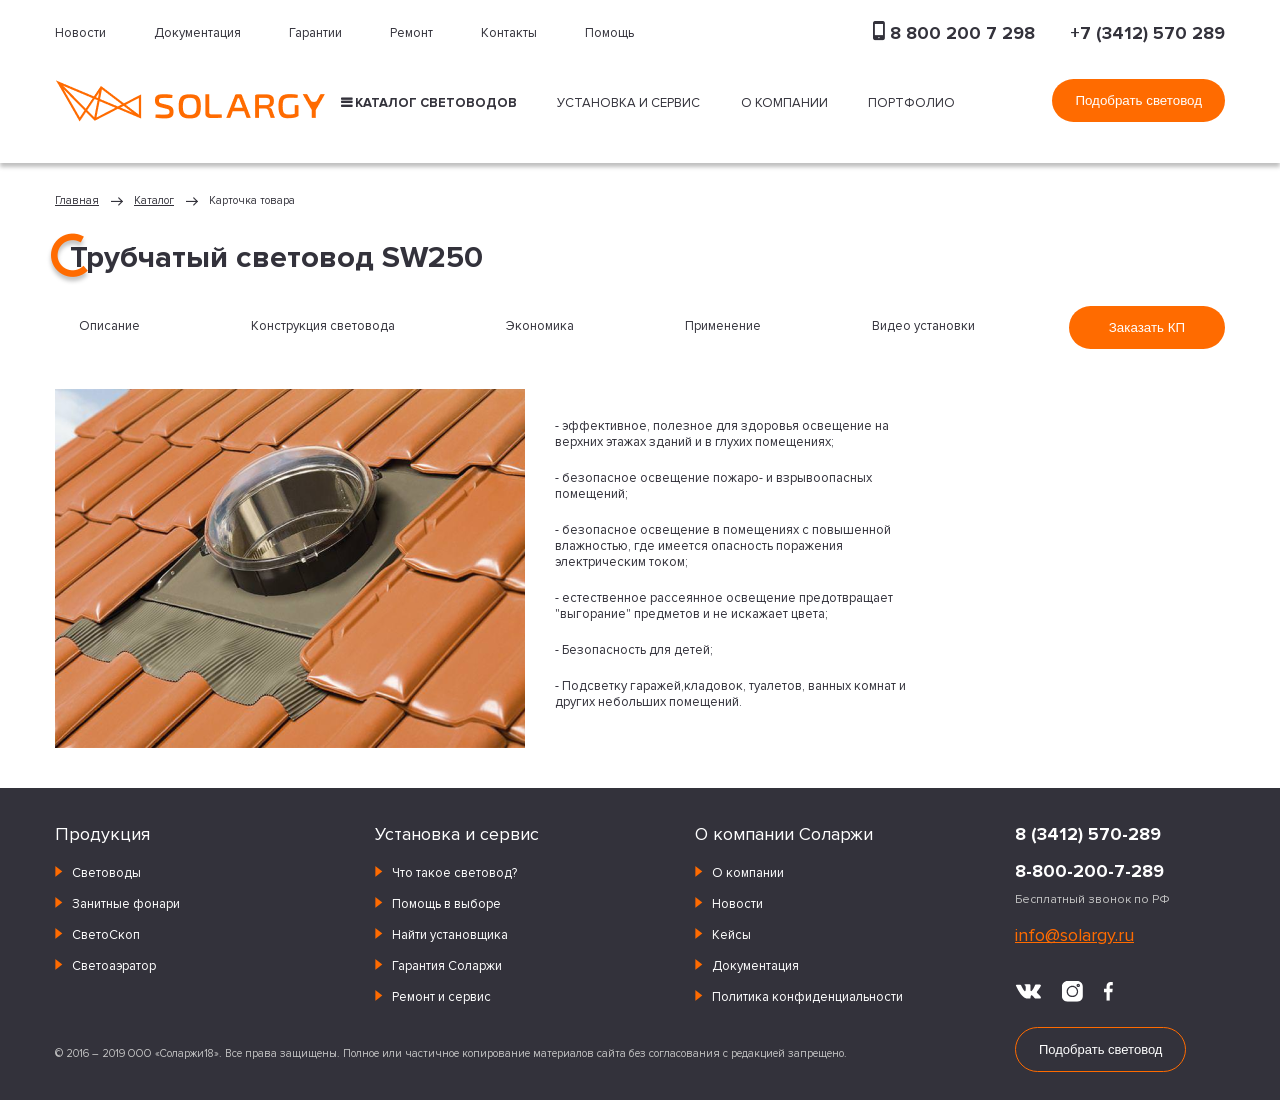
==== app/cartcatalog.html @ 589cf3d4 "начал делать карточку товара" ====
<!DOCTYPE html>
<html lang="en">
<head>
	<meta charset="UTF-8">
	<meta name="viewport" content="width=device-width, initial-scale=1.0">
	<title>cartcatalog</title>
	<link rel="stylesheet" href="css/fonts.css">
	<link rel="stylesheet" type="text/css" href="fonts/stylesheet.css">
	<link rel="stylesheet" href="css/slyle.css">
	
</head>
<body>

  <!--------- Header --------->

	<header>
		<div class="container">
			<div class="header">

				<div class="header__firstline">
					<ul>
						<li><a href="#">Новости</a></li>
						<li><a href="#">Документация</a></li>
						<li><a href="#">Гарантии</a></li>
						<li><a href="#">Ремонт</a></li>
						<li><a href="#">Контакты</a></li>
						<li><a href="#">Помощь</a></li>
					</ul>
					<div class="header-firstline__contacts">
						<a class="header-firstline-contacts__free" href="#">8 800 200 7 298</a>
						<a href="#">+7 (3412) 570 289</a>
					</div>
				</div>

				<div class="header__secondline">
					<div class="header-secondline__about">
						<img src="img/header/logo.png" alt="logo">
						<ul>
							<li><a class="header__catalog" href="#">КАТАЛОГ световодов</a></li>
							<li><a href="#">Установка и сервис</a></li>
							<li><a href="#">О компании</a></li>
							<li><a href="#">Портфолио</a></li>
						</ul>
					</div>	
					<button>Подобрать световод</button>
				</div>

			</div>
			<div class="header-mob">
				<div class="header-mob__burg-btn">
					<div class="header-mob__burg"></div>
				</div>
				<img src="img/header/mlogo.svg" alt="logo">
				<div class="header-mob__circle"></div>
				
			</div>
			<div class="header-mobmenu">
				<div class="header-wrapper">

					<div class="header-wrapper__inner show">
						<div class="header-wrapper__logo">
							<img src="img/header/mlogo.svg" alt="logo">
							<div class="header-wrapper__btn closewrap"></div>
						</div>	
						<div class="header-wrapper__items">
							<button class="catalog__btn">Каталог световодов</button>
							<a href="#">Установка и сервис</a>
							<a href="#">О компании</a>
							<a href="#">Портфолио</a>
							<a href="#">Новости</a>
							<a href="#">Документация</a>
							<a href="#">О Гарантии</a>
							<a href="#">Ремонт</a>
							<a href="#">Контакты</a>
							<a href="#">Помощь</a>
						</div>
					</div>

					<div class="header-wrapper__catalog">
						<div class="header-wrapper__back catalog__btn">
							<div class="header-wrapper-back__arrow"></div>
							<h5>Каталог световодов</h5>
						</div>	
							<div class="header-wrapper__items">
							<a href="#">Документация</a>
							<a href="#">О Гарантии</a>
							<a href="#">Ремонт</a>
							<a href="#">Контакты</a>
							<a href="#">Помощь</a>
						</div>
					</div>

					<div class="footer__item inheader">
						<h3>8 (3412) 570-289</h3>
						<h3>8-800-200-7-289</h3>
						<p>Бесплатный звонок по РФ</p>
						<a href="#">info@solargy.ru</a>
						<div class="footer-item__social">
							<object data="img/footer/vk.svg" type="image/svg+xml"></object>
							<object data="img/footer/inst.svg" type="image/svg+xml"></object>
							<object data="img/footer/fb.svg" type="image/svg+xml"></object>
						</div>
						<button>Подобрать световод</button>
					</div>

				</div>
			</div>	
			
		</div>
	</header>

	<!--------- Lighter --------->
	
	<div class="line-links">
    <div class="container">
      <div class="line-links__inner">
        <ul>
          <li><a href="#">Главная</a></li>
          <li><a href="#">Каталог</a></li>
          <li><a href="#">Карточка товара</a></li>
        </ul>
      </div>
    </div>
  </div>

  <section class="lighter">
    <div class="container">
      <div class="lighter__inner">
				<h1>Трубчатый световод SW250</h1>
				<div class="lighter__nav">
					<ul>
						<li><a href="#">Описание</a></li>
						<li><a href="#">Конструкция световода</a></li>
						<li><a href="#">Экономика</a></li>
						<li><a href="#">Применение</a></li>
						<li><a href="#">Видео установки</a></li>
					</ul>
					<button>Заказать КП</button>
				</div>
      </div>
    </div>
	</section>
	
	<!--------- Main --------->
  
	<main class="main">
		<div class="container">
			<div class="main__inner">
				<div class="main__left">
					<div class="info">
						<div class="object__items">
							<img src="img/info/1.png" alt="img">
							<div class="object-items__text">
								<p>- эффективное, полезное для здоровья освещение на верхних этажах зданий и в глухих помещениях;</p>
								<p>- безопасное освещение пожаро- и взрывоопасных помещений;</p>
								<p>- безопасное освещение в помещениях с повышенной влажностью, где имеется опасность поражения электрическим током;</p>
								<p>- естественное рассеянное освещение предотвращает "выгорание" предметов и не искажает цвета;</p>
								<p>- Безопасность для детей;</p>
								<p>- Подсветку гаражей,кладовок, туалетов, ванных комнат и других небольших помещений.</p>
							</div>
						</div>
					</div>
				</div>
				<div class="main__right">
				</div>
			</div>
		</div>
	</main>

  <!------- Footer ------->

  <footer>
    <div class="container">
      <div class="footer">
        <div class="footer__items">
          <div class="footer__item">
            <h4 class="footer__wrap">Продукция</h4>
            <ul>
              <li><a href="#">Световоды</a></li>
              <li><a href="#">Занитные фонари</a></li>
              <li><a href="#">СветоСкоп</a></li>
              <li><a href="#">Светоаэратор</a></li>
            </ul>
          </div>
          <div class="footer__item">
            <h4 class="footer__wrap">Установка и сервис</h4>
            <ul>
              <li><a href="#">Что такое световод?</a></li>
              <li><a href="#">Помощь в выборе</a></li>
              <li><a href="#">Найти установщика</a></li>
              <li><a href="#">Гарантия Соларжи</a></li>
              <li><a href="#">Ремонт и сервис</a></li>
            </ul>
          </div>
          <div class="footer__item">
            <h4 class="footer__wrap">О компании Соларжи</h4>
            <ul>
              <li><a href="#">О компании</a></li>
              <li><a href="#">Новости</a></li>
              <li><a href="#">Кейсы</a></li>
              <li><a href="#">Документация</a></li>
              <li><a href="#">Политика конфиденциальности</a></li>
            </ul>
          </div>
          <div class="footer__item">
            <h3>8 (3412) 570-289</h3>
            <h3>8-800-200-7-289</h3>
            <p>Бесплатный звонок по РФ</p>
            <a href="#">info@solargy.ru</a>
            <div class="footer-item__social">
              <object data="img/footer/vk.svg" type="image/svg+xml"></object>
              <object data="img/footer/inst.svg" type="image/svg+xml"></object>
              <object data="img/footer/fb.svg" type="image/svg+xml"></object>
            </div>
            <button>Подобрать световод</button>
          </div>
        </div>
        <p>© 2016 – 2019 ООО «Соларжи18». Все права защищены. Полное или частичное копирование материалов сайта без согласования с редакцией запрещено.</p>
      </div>
    </div>
  </footer>
  

  <script src="https://ajax.googleapis.com/ajax/libs/jquery/3.4.1/jquery.min.js"></script>		
	<script src="js/main.js"></script>
</body>
</html>
---- app/css/fonts.css ----
@font-face {
  font-family: 'icomoon';
  src:  url('../fonts/icomoon.eot?lyb5v9');
  src:  url('../fonts/icomoon.eot?lyb5v9#iefix') format('embedded-opentype'),
    url('../fonts/icomoon.ttf?lyb5v9') format('truetype'),
    url('../fonts/icomoon.woff?lyb5v9') format('woff'),
    url('../fonts/icomoon.svg?lyb5v9#icomoon') format('svg');
  font-weight: normal;
  font-style: normal;
  font-display: block;
}

[class^="icon-"], [class*=" icon-"] {
  /* use !important to prevent issues with browser extensions that change fonts */
  font-family: 'icomoon' !important;
  speak: none;
  font-style: normal;
  font-weight: normal;
  font-variant: normal;
  text-transform: none;
  line-height: 1;

  /* Better Font Rendering =========== */
  -webkit-font-smoothing: antialiased;
  -moz-osx-font-smoothing: grayscale;
}

.icon-picture_as_pdf:before {
  content: "\e904";
}
.icon-Arrow:before {
  content: "\e900";
}
.icon-c:before {
  content: "\e901";
  color: #ff6b00;
}
.icon-calend:before {
  content: "\e902";
  color: #c4c4c4;
}
.icon-Polygon:before {
  content: "\e903";
  color: #ff6b00;
}
.icon-bars:before {
  content: "\f0c9";
}
.icon-navicon:before {
  content: "\f0c9";
}
.icon-reorder:before {
  content: "\f0c9";
}
.icon-menu:before {
  content: "\e9bd";
}
.icon-mobile:before {
  content: "\e958";
}
.icon-menu:before {
  content: "\e9bd";
}
---- app/fonts/stylesheet.css ----
@font-face {
	font-family: 'Proxima Nova';
	src: url('ProximaNova-Regular.eot');
	src: local('ProximaNova-Regular'),
		url('ProximaNova-Regular.eot?#iefix') format('embedded-opentype'),
		url('ProximaNova-Regular.woff') format('woff'),
		url('ProximaNova-Regular.ttf') format('truetype');
	font-weight: 300;
	font-style: normal;
}
@font-face {
	font-family: 'Proxima Nova';
	src: url('ProximaNova-RegularIt.eot');
	src: local('ProximaNova-RegularIt'),
		url('ProximaNova-RegularIt.eot?#iefix') format('embedded-opentype'),
		url('ProximaNova-RegularIt.woff') format('woff'),
		url('ProximaNova-RegularIt.ttf') format('truetype');
	font-weight: 300;
	font-style: italic;
}

@font-face {
	font-family: 'Proxima Nova';
	src: url('ProximaNova-Semibold.eot');
	src: local('ProximaNova-Semibold'),
		url('ProximaNova-Semibold.eot?#iefix') format('embedded-opentype'),
		url('ProximaNova-Semibold.woff') format('woff'),
		url('ProximaNova-Semibold.ttf') format('truetype');
	font-weight: 500;
	font-style: normal;
}
@font-face {
	font-family: 'Proxima Nova';
	src: url('ProximaNova-SemiboldIt.eot');
	src: local('ProximaNova-SemiboldIt'),
		url('ProximaNova-SemiboldIt.eot?#iefix') format('embedded-opentype'),
		url('ProximaNova-SemiboldIt.woff') format('woff'),
		url('ProximaNova-SemiboldIt.ttf') format('truetype');
	font-weight: 500;
	font-style: italic;
}

@font-face {
	font-family: 'Proxima Nova';
	src: url('ProximaNova-Bold.eot');
	src: local('ProximaNova-Bold'),
		url('ProximaNova-Bold.eot?#iefix') format('embedded-opentype'),
		url('ProximaNova-Bold.woff') format('woff'),
		url('ProximaNova-Bold.ttf') format('truetype');
	font-weight: 700;
	font-style: normal;
}
@font-face {
	font-family: 'Proxima Nova';
	src: url('ProximaNova-BoldIt.eot');
	src: local('ProximaNova-BoldIt'),
		url('ProximaNova-BoldIt.eot?#iefix') format('embedded-opentype'),
		url('ProximaNova-BoldIt.woff') format('woff'),
		url('ProximaNova-BoldIt.ttf') format('truetype');
	font-weight: 700;
	font-style: italic;
}

@font-face {
	font-family: 'Proxima Nova';
	src: url('ProximaNova-Extrabld.eot');
	src: local('ProximaNova-Extrabld'),
		url('ProximaNova-Extrabld.eot?#iefix') format('embedded-opentype'),
		url('ProximaNova-Extrabld.woff') format('woff'),
		url('ProximaNova-Extrabld.ttf') format('truetype');
	font-weight: 900;
	font-style: normal;
}
@font-face {
	font-family: 'Proxima Nova';
	src: url('ProximaNova-ExtrabldIt.eot');
	src: local('ProximaNova-ExtrabldIt'),
		url('ProximaNova-ExtrabldIt.eot?#iefix') format('embedded-opentype'),
		url('ProximaNova-ExtrabldIt.woff') format('woff'),
		url('ProximaNova-ExtrabldIt.ttf') format('truetype');
	font-weight: 900;
	font-style: italic;
}
---- app/css/slyle.css ----
:root {
  box-sizing: border-box;
}

*,
::before,
::after {
  box-sizing: inherit;
  padding: 0;
}

h1, h2, h3, h4, h5, h6 {
  padding: 0;
  margin: 0;
  font-family: "Proxima Nova";
}

h1 {
  font-size: 31px;
  font-weight: 700;
  position: relative;
}

h1:before {
  content: '\e901';
  font-family: 'icomoon';
  color: #FF6B00;
  font-size: 58px;
  position: absolute;
  left: -28px;
  top: -6px;
  text-shadow: 0px 4px 4px rgba(0, 0, 0, 0.25);
}

h2 {
  font-size: 27px;
  font-weight: 500;
  position: relative;
}

h2:before {
  content: '';
  position: absolute;
  left: 0;
  top: 35px;
  height: 4px;
  width: 60px;
  background-color: #FF6B00;
}

h3 {
  font-size: 21px;
}

h4 {
  font-size: 18px;
  font-weight: 300;
}

p {
  padding: 0;
  margin: 0;
  font-family: "Proxima Nova";
  font-size: 13px;
}

a {
  padding: 0;
  margin: 0;
  color: #33323B;
  text-transform: uppercase;
  text-decoration: none;
  font-family: "Proxima Nova";
  transition: 0.2s linear;
  font-size: 13px;
}

a:hover {
  color: #FF6B00;
}

body {
  font-family: "Proxima Nova";
  color: #33323B;
  font-size: 12px;
  font-weight: 300;
  margin: 0;
  -webkit-backface-visibility: hidden;
  -webkit-tap-highlight-color: rgba(0, 0, 0, 0);
  -webkit-tap-highlight-color: transparent;
}

header {
  box-shadow: 0px 4px 4px rgba(0, 0, 0, 0.25);
  margin-bottom: 5px;
}

button {
  padding: 14px 23px;
  background-color: #FF6B00;
  border-radius: 50px;
  border: none;
  color: #ffffff;
  cursor: pointer;
  transition: 0.2s linear;
  outline: none;
}

input {
  outline: none;
}

select {
  outline: none;
}

.container {
  max-width: 1190px;
  width: 100%;
  margin: 0 auto;
  padding: 0 10px;
}

.grey {
  background-color: #C4C4C4;
}

.circle {
  min-width: 58px;
  min-height: 58px;
  width: 58px;
  height: 58px;
  border: 1px solid #C4C4C4;
  border-radius: 50%;
  margin-left: 20px;
  color: #C4C4C4;
  position: relative;
}

.circle:before {
  position: absolute;
  content: "\e900";
  font-family: 'icomoon';
  left: 35%;
  top: 40%;
}

.fixed {
  overflow: hidden;
}

@media (max-width: 1020px) {
  h1 {
    font-size: 23px;
  }
  h1:before {
    font-size: 40px;
    position: absolute;
    left: -18px;
    top: -4px;
  }
  h2 {
    font-size: 20px;
    line-height: 35px;
  }
  h2:before {
    height: 3px;
    top: 30px;
  }
  .container {
    padding: 0 20px;
  }
}

.header {
  padding: 13px 0 40px 0;
}

.header__firstline {
  display: flex;
  justify-content: space-between;
  align-items: center;
  margin-bottom: 25px;
}

.header__firstline ul {
  display: flex;
  list-style-type: none;
}

.header__firstline ul a {
  text-transform: none;
  margin-right: 48px;
}

.header-firstline__contacts {
  display: flex;
}

.header-firstline__contacts a {
  margin-left: 35px;
  font-size: 18px;
  font-weight: 700;
  position: relative;
}

.header-firstline-contacts__free:before {
  content: "\e958";
  font-family: 'icomoon';
  position: absolute;
  left: -20px;
}

.header__secondline {
  display: flex;
  align-items: center;
}

.header__secondline button {
  margin-left: auto;
  white-space: nowrap;
}

.header-secondline__about {
  display: flex;
  align-items: center;
  width: 100%;
  max-width: 900px;
  margin-right: 5px;
}

.header-secondline__about ul {
  display: flex;
  justify-content: space-between;
  list-style-type: none;
  margin-left: 30px;
  padding-top: 5px;
  width: 100%;
}

.header-secondline__about ul li {
  margin-right: 10px;
  display: flex;
  align-items: center;
}

.header-secondline__about ul li:last-child {
  margin-right: 0px;
}

.header__catalog {
  font-weight: 700;
  position: relative;
}

.header__catalog:before {
  content: "\f0c9";
  font-family: 'icomoon';
  position: absolute;
  left: -14px;
  top: 1px;
}

.header-mob {
  display: none;
  align-items: center;
  justify-content: space-between;
  height: 60px;
  box-shadow: 0px 4px 4px rgba(0, 0, 0, 0.25);
  margin: 0 -20px;
  padding: 0 20px;
}

.header-mob__burg-btn {
  padding: 10px 0;
  cursor: pointer;
}

.header-mob__burg {
  position: relative;
  width: 25px;
  height: 4px;
  background-color: #33323B;
  cursor: pointer;
  transition: background-color 0.2s ease-in;
}

.header-mob__burg:before {
  position: absolute;
  left: 0;
  top: -8px;
  content: ' ';
  display: block;
  width: 25px;
  height: 4px;
  background-color: #33323B;
  transition: transform 0.2s ease-in, top 0.2s linear 0.2s;
}

.header-mob__burg:after {
  position: absolute;
  left: 0;
  top: 8px;
  content: ' ';
  display: block;
  width: 25px;
  height: 4px;
  background-color: #33323B;
  transition: transform 0.2s ease-in, top 0.2s linear 0.2s;
}

.header-mob__burg.activeburg {
  background-color: transparent;
}

.header-mob__burg.activeburg:before {
  transform: rotate(45deg);
  top: 0;
  transition: top 0.2s linear, transform 0.2s ease-in 0.2s;
}

.header-mob__burg.activeburg:after {
  transform: rotate(-45deg);
  top: 0;
  transition: top 0.2s linear, transform 0.2s ease-in 0.2s;
}

.header-mobmenu {
  position: absolute;
  top: 0;
  left: 0;
  width: 100%;
  min-height: 750px;
  height: 100vh;
  z-index: 2;
  transform: translateX(-100%);
  transition: 0.8s linear;
  transition-delay: 0.3s;
  background-color: transparent;
}

.header-mobmenu.activewrap {
  transform: translateX(0%);
}

.header-wrapper {
  width: 90%;
  padding: 10px 20px 30px 20px;
  background-color: #33323B;
  height: 100vh;
  display: flex;
  flex-direction: column;
  justify-content: space-between;
}

.header-wrapper__items {
  display: flex;
  flex-direction: column;
}

.header-wrapper__items a {
  color: #fff;
  padding: 10px 0;
  border-bottom: 1px solid #C4C4C4;
}

.header-wrapper__items button {
  padding: 10px 0;
  border-bottom: 1px solid #C4C4C4;
  border-radius: 0;
  text-align: left;
  background-color: transparent;
  text-transform: uppercase;
  position: relative;
}

.header-wrapper__items button:after {
  content: '\e900';
  font-family: 'icomoon';
  color: #FF6B00;
  position: absolute;
  right: 0;
}

.header-wrapper.activewrap {
  transform: translateX(0%);
}

.header-wrapper__inner {
  display: none;
  width: 100%;
}

.header-wrapper__btn {
  position: relative;
  opacity: 1;
  transition: 0.4s ease-in-out;
  cursor: pointer;
  border: 1px solid #C4C4C4;
  width: 40px;
  height: 40px;
  border-radius: 50%;
}

.header-wrapper__btn:before {
  width: 20px;
  height: 2px;
  background-color: #C4C4C4;
  position: absolute;
  top: 18px;
  left: 9px;
  display: block;
  content: '';
  transform: rotate(45deg);
  transition: 0.4s ease-in-out;
}

.header-wrapper__btn:after {
  width: 20px;
  height: 2px;
  background-color: #C4C4C4;
  position: absolute;
  top: 18px;
  left: 9px;
  display: block;
  content: '';
  transform: rotate(-45deg);
  transition: 0.4s ease-in-out;
}

.header-wrapper__btn.closewrap {
  opacity: 0;
}

.header-wrapper__btn.closewrap:before {
  transform: rotate(0deg);
}

.header-wrapper__btn.closewrap:after {
  transform: rotate(0deg);
}

.header-wrapper__logo {
  display: flex;
  justify-content: space-between;
  margin-bottom: 35px;
}

.header-wrapper__catalog {
  display: none;
  width: 100%;
}

.header-wrapper__catalog .header-wrapper-back__arrow {
  margin-top: 5px;
  position: relative;
  opacity: 1;
  transition: 0.4s ease-in-out;
  cursor: pointer;
  border: 1px solid #C4C4C4;
  width: 40px;
  height: 40px;
  border-radius: 50%;
}

.header-wrapper__catalog .header-wrapper-back__arrow:before {
  content: '\e900';
  font-family: 'icomoon';
  color: #fff;
  transform: rotate(180deg);
  position: absolute;
  left: 10px;
  top: 13px;
}

.show {
  display: block;
}

.header-wrapper__back {
  margin-top: 5px;
  display: flex;
  align-items: center;
  margin-bottom: 35px;
  cursor: pointer;
}

.header-wrapper__back h5 {
  padding-top: 5px;
  color: #fff;
  margin-left: 20px;
  font-size: 13px;
  text-transform: uppercase;
}

.footer__item.inheader {
  padding-top: 20px;
}

@media (max-width: 1020px) {
  .header {
    display: none;
  }
  .header-mob {
    display: flex;
  }
}

.intro {
  background-color: #F4F3F3;
}

.intro__inner {
  display: flex;
  flex-direction: column;
  align-items: center;
}

.intro__inner h1 {
  margin-top: 60px;
  position: relative;
}

.intro__inner h1 object {
  position: absolute;
  left: -18px;
  top: -3px;
}

.intro-inner__buttons {
  display: flex;
  justify-content: space-between;
  width: 100%;
  max-width: 760px;
  margin-top: 60px;
}

.intro-inner__buttons button {
  padding: 18px 70px;
  font-size: 20px;
  width: 100%;
  max-width: 270px;
}

.intro__home {
  width: 100%;
  height: 750px;
  margin-top: 135px;
  background-image: url(../img/intro/home.png);
  background-size: cover;
  background-position: center;
}

@media (max-width: 1020px) {
  .intro__home {
    display: none;
  }
  .intro__inner {
    padding-bottom: 70px;
  }
  .intro__inner h1 {
    margin-top: 34px;
  }
  .intro-inner__buttons {
    margin-top: 40px;
    flex-wrap: wrap;
  }
  .intro-inner__buttons button {
    padding: 8px 11px;
  }
}

@media (max-width: 590px) {
  .intro-inner__buttons {
    min-width: auto;
    justify-content: center;
  }
  .intro-inner__buttons button {
    margin-bottom: 20px;
  }
  .intro__inner {
    padding-bottom: 50px;
  }
}

.projects {
  width: 100%;
  background-image: url(../img/realised-projects/bg.png);
  background-size: cover;
  background-position: top;
}

.projects__inner {
  padding-top: 50px;
  padding-bottom: 100px;
}

.projects__inner h2 {
  color: #ffffff;
}

.projects__inner h2:before {
  background-color: #fff;
}

.projects-inner__header {
  display: flex;
  align-items: center;
}

.projects-inner-header.circle {
  border: 1px solid #ffffff;
  color: #ffffff;
}

.project-inner__items {
  display: flex;
  height: 408px;
  margin: 50px -15px 0 -15px;
}

.project-inner__item {
  background-color: #fff;
  height: 100%;
  width: 100%;
  max-width: 270px;
  box-shadow: 0px 0px 15px rgba(51, 50, 59, 0.2);
  border-radius: 20px;
  margin: 0 15px;
}

.project-inner__item img {
  width: 101%;
  border-radius: 20px;
  height: auto;
  margin: -1px;
}

.project-inner__item h4 {
  margin: 15px 16px 0 16px;
}

.project-inner__item p {
  margin: 18px 16px 0 16px;
}

@media (max-width: 1020px) {
  .project-inner__items {
    display: flex;
    height: 312px;
    margin: 50px -7px 0 -7px;
    overflow: auto;
    -ms-overflow-style: none;
    scrollbar-width: none;
  }
  .project-inner__items::-webkit-scrollbar {
    width: 0;
    height: 0;
  }
  .project-inner__item {
    margin: 0 7px;
    min-width: 210px;
  }
  .project-inner__item h4 {
    font-size: 14px;
    margin: 7px 8px 0 8px;
  }
  .project-inner__item p {
    font-size: 11px;
    margin: 7px 8px 0 8px;
  }
}

.pluses__inner {
  padding: 130px 0 160px 0;
}

.pluses-inner__head {
  display: flex;
  align-items: center;
  margin-bottom: 60px;
  justify-content: space-between;
  width: 100%;
  max-width: 800px;
}

.pluses-inner__head button {
  background-color: transparent;
  color: #33323B;
  font-size: 13px;
  border: 1px solid #FF6B00;
  padding: 15px 30px;
}

.pluses-inner__items {
  display: grid;
  grid-template-columns: repeat(auto-fill, minmax(300px, 1fr));
  grid-template-rows: 70px 70px;
  grid-gap: 50px 30px;
}

.pluses-inner__item {
  display: flex;
  align-items: center;
}

.pluses-inner-item__icon {
  min-width: 80px;
  max-height: 100%;
  margin-right: 20px;
}

.pluses-inner-item__icon object {
  max-width: 100%;
  max-height: 100%;
}

@media (max-width: 1020px) {
  .pluses__inner {
    padding: 20px 0 40px 0;
  }
  .pluses-inner__head {
    flex-wrap: wrap;
  }
  .pluses-inner__head h2 {
    margin-top: 30px;
  }
  .pluses-inner__head button {
    margin-top: 30px;
    padding: 10px 30px;
  }
  .pluses-inner__items {
    grid-gap: 30px 30px;
    grid-template-columns: repeat(auto-fill, minmax(250px, 1fr));
  }
  .pluses-inner__item h4 {
    font-size: 16px;
  }
}

@media (max-width: 590px) {
  .pluses-inner__head button {
    width: 100%;
    max-width: 300px;
  }
}

.news__inner {
  margin-bottom: 120px;
}

.news-inner__head {
  display: flex;
  align-items: center;
  margin-bottom: 45px;
}

.news-inner-head.circle {
  margin-left: 30px;
}

.news-inner__items {
  display: flex;
  margin: 0 -7px;
}

.news-inner__item {
  max-width: 300px;
  min-height: 178px;
  border-radius: 20px;
  padding: 20px 15px 17px 15px;
  transition: 0.2s linear;
  cursor: pointer;
  margin: 0 7px;
}

.news-inner__item h5 {
  font-size: 13px;
  color: #C4C4C4;
  margin-bottom: 30px;
  transition: 0.2s linear;
}

.news-inner__item h5:before {
  content: "\e902";
  font-family: 'icomoon';
  margin-right: 3px;
}

.news-inner__item p {
  font-size: 16px;
}

.news-inner__item:hover {
  background-color: #FF6B00;
  color: #ffffff;
}

.news-inner__item:hover h5 {
  color: #ffffff;
}

@media (max-width: 1020px) {
  .news-inner__items {
    overflow: auto;
    -ms-overflow-style: none;
    scrollbar-width: none;
  }
  .news-inner__items::-webkit-scrollbar {
    width: 0;
    height: 0;
  }
  .news-inner__item {
    min-width: 210px;
  }
}

.selection__inner {
  margin-bottom: 75px;
}

.selection__calc {
  display: flex;
  padding: 40px;
  margin-top: 50px;
  max-width: 600px;
  min-height: 600px;
  box-shadow: 0px 0px 10px #FF6B00;
  border: 3px solid #FF6B00;
  border-radius: 20px;
  transition: 0.4s linear;
}

.selection-calc__form {
  width: 100%;
  max-width: 500px;
  display: grid;
  grid-template-columns: repeat(2, 250px);
  grid-template-rows: repeat(7, 60px);
}

.selection-calc-form__item {
  display: flex;
  align-items: center;
}

.selection-calc-form__item p {
  font-size: 15px;
}

.selection-calc-form__item select {
  padding: 10px 18px;
  border-radius: 30px;
  border: 1px solid #C4C4C4;
  width: 100%;
}

.selection-calc-form__btn {
  display: flex;
  align-items: flex-end;
}

.selection-calc-form__btn button {
  width: 100%;
  background-color: transparent;
  border: 1px solid #FF6B00;
  color: #33323B;
  padding: 14px 48px;
}

.selection-calc-form__btn button:hover {
  background-color: #FF6B00;
  color: #ffffff;
}

.selection-form__town {
  border: 1px solid #C4C4C4;
  padding: 10px 18px;
  border-radius: 30px;
  width: 100%;
}

.selection-form-radio__item {
  display: flex;
  align-items: center;
  min-width: 100px;
  margin-right: 10px;
}

.selection-form-radio__item input {
  margin-right: 10px;
}

.selection-form-radio__input {
  appearance: none;
  -webkit-appearance: none;
  position: absolute;
}

.selection-form-radio__label {
  padding-left: 30px;
  cursor: pointer;
  position: relative;
  font-size: 13px;
  transition: 0.3s linear;
}

.selection-form-radio__label:before {
  content: '';
  display: block;
  width: 20px;
  height: 20px;
  border: 1px solid #C4C4C4;
  border-radius: 50%;
  position: absolute;
  top: 0;
  left: 0;
}

.selection-form-radio__label:after {
  content: '';
  display: block;
  width: 20px;
  height: 20px;
  border: none;
  border-radius: 50%;
  background-color: #FF6B00;
  position: absolute;
  top: 0;
  left: 0;
  box-shadow: 0px 0px 7px #FF6B00;
  opacity: 0;
  transition: 0.3s ease-in-out;
}

.selection-form-radio__input:checked + .selection-form-radio__label:after {
  opacity: 1;
}

.selection-form-radio__input:checked + .selection-form-radio__label {
  color: #FF6B00;
}

.selection-calc__result {
  display: flex;
  flex-direction: column;
  opacity: 0;
  width: 100%;
  max-width: 100%;
  background-color: #FF6B00;
  margin: -41px -41px -41px 20px;
  border: inherit;
  border-radius: inherit;
  transition: 0.4s ease-in-out, transform 3s;
  padding: 40px;
  transition-delay: -0.3s;
}

.selection-calc__result h3 {
  color: #ffffff;
  margin-top: 15px;
}

.active2 {
  max-width: 100%;
}

.active {
  opacity: 1;
  max-width: 100%;
  transition-delay: 0.4s;
}

.selection-calc-result__item {
  margin-top: 35px;
  width: 100%;
  display: flex;
  padding-bottom: 4px;
}

.selection-calc-result__item h4 {
  color: #ffffff;
  white-space: nowrap;
}

.dots {
  width: 100%;
  max-width: 300px;
  border-bottom: 2.5px dotted #ffffff;
}

.selection-calc-result__send {
  margin-top: auto;
}

.selection-calc-result__form {
  margin-top: 25px;
  position: relative;
}

.selection-calc-result__form input {
  box-shadow: 0px 0px 15px rgba(51, 50, 59, 0.2);
  border-radius: 50px;
  border: none;
  width: 100%;
  height: 42px;
  padding-left: 24px;
}

.selection-calc-result__form button {
  background-color: #33323B;
  position: absolute;
  right: 0;
  top: 0;
  padding: 14px 48px;
}

@media (max-width: 1020px) {
  .selection__inner {
    display: none;
  }
}

footer {
  background-color: #33323B;
}

.footer {
  padding: 20px 0 40px 0;
}

.footer p {
  padding-right: 220px;
  font-size: 11px;
  color: #C4C4C4;
  margin-top: -25px;
}

.footer__items {
  display: flex;
  justify-content: space-between;
}

.footer__item {
  width: 100%;
  max-width: 210px;
  color: #ffffff;
}

.footer__item ul {
  margin-top: 20px;
  list-style-type: none;
}

.footer__item ul li {
  margin-bottom: 15px;
}

.footer__item ul li a {
  color: #ffffff;
  text-transform: none;
  font-size: 13px;
  text-decoration: none;
  margin-left: 10px;
}

.footer__item ul li a:hover {
  color: #FF6B00;
}

.footer__item ul li:before {
  content: "\e903";
  font-family: 'icomoon';
  color: #FF6B00;
}

.footer__item h4 {
  margin-top: 15px;
  cursor: pointer;
}

.footer__item h3 {
  font-size: 18px;
  margin-top: 15px;
}

.footer__item p {
  font-size: 12px;
  margin-bottom: 17px;
  margin-top: 10px;
  padding-right: 0;
}

.footer__item a {
  font-size: 18px;
  text-decoration: underline;
  color: #FF6B00;
  text-transform: none;
}

.footer__item button {
  margin-top: 25px;
  background-color: transparent;
  border: 1px solid #FF6B00;
  font-size: 13px;
}

.footer-item__social {
  margin-top: 35px;
  display: flex;
}

.footer-item__social object {
  margin-right: 20px;
}

@media (max-width: 1020px) {
  .footer__items {
    display: flex;
    flex-direction: column;
    justify-content: flex-start;
  }
  .footer__items ul {
    overflow: hidden;
    max-height: 0;
    transition: max-height 0.2s linear;
  }
  .footer
p {
    padding-right: 0;
    margin-top: 20px;
  }
  .footer__item h4 {
    margin-top: 10px;
    margin-bottom: 20px;
    position: relative;
    transition: 0.2s linear;
  }
  .footer__item h4:after {
    content: "\e903";
    font-family: 'icomoon';
    color: #FF6B00;
    font-size: 15px;
    margin-left: 10px;
    top: 4px;
    position: absolute;
    transform: rotate(90deg);
    transition: 0.2s linear;
  }
  .footer__item h3 {
    margin-top: 10px;
  }
  .footer__item p {
    font-size: 12px;
    margin-bottom: 17px;
    margin-top: 10px;
  }
  .footer__wrap.activefoot:after {
    transform: rotate(180deg);
  }
  .footer__item.activefoot h4:after {
    transform: rotate(180deg);
  }
  .footer__item.activefoot ul {
    max-height: 140px;
  }
  .footer-item__social {
    margin-top: 25px;
  }
}

.documents__inner {
  padding: 60px 0 100px 0;
}

.documents__inner h1 {
  margin-left: 15px;
  margin-bottom: 40px;
}

.documents-inner__nav {
  display: flex;
  list-style-type: none;
  flex-wrap: wrap;
  margin-top: 40px;
}

.documents-inner__nav li {
  margin-bottom: 20px;
}

.documents-inner__nav li a {
  text-transform: none;
  padding: 10px 17px;
  white-space: nowrap;
}

.documents-inner__nav li a:hover {
  box-shadow: 0px 0px 15px rgba(51, 50, 59, 0.2);
  border-radius: 50px;
}

.documents-inner__items {
  margin-top: 30px;
  margin-bottom: 40px;
}

.documents-inner__item {
  border-bottom: 1px solid #9BB4D2;
  display: flex;
  align-items: center;
  padding: 20px 20px;
  transition: color 0.2s linear, border-bottom 0.2s linear, transform 0.1s;
  cursor: pointer;
  z-index: 1;
}

.documents-inner__item a {
  text-transform: none;
  font-size: 15px;
  margin-left: 40px;
  position: relative;
}

.documents-inner__item a:before {
  content: '\e904';
  font-family: 'icomoon';
  font-size: 20px;
  position: absolute;
  top: -1px;
  left: -28px;
}

.documents-inner__item p {
  font-size: 11px;
}

.documents-inner__item:hover {
  box-shadow: 0px 0px 15px rgba(51, 50, 59, 0.2);
  border-bottom: 1px solid #fff;
  color: #FF6B00;
  transform: scaleY(1.1);
  z-index: 2;
  background-color: #fff;
}

.documents-inner__item:hover a {
  color: #FF6B00;
}

.documents-inner__item:last-child {
  border-bottom: none;
}

.digital__slider {
  display: flex;
  justify-content: center;
}

.digital__slider button {
  display: none;
  margin-bottom: 30px;
  background-color: transparent;
  color: #33323B;
  border: 1px solid #FF6B00;
  padding: 12px 56px;
}

.digital__slider ul {
  display: flex;
  list-style-type: none;
  position: relative;
}

.digital__slider ul li {
  margin-right: 25px;
}

.digital__slider ul li a {
  font-weight: 500;
}

.digital__slider ul li .activelink {
  color: #fff;
  background-color: #33323B;
  width: 21px;
  height: 21px;
  border-radius: 50%;
  display: inline-block;
  padding: 3px 6px;
  margin-top: -3px;
}

.digital__slider ul:after {
  content: '\e900';
  font-family: 'icomoon';
  position: absolute;
  right: -10px;
  top: 2px;
}

.digital__slider ul:before {
  content: '\e900';
  font-family: 'icomoon';
  transform: rotate(180deg);
  position: absolute;
  left: -35px;
  top: 1px;
}

@media (max-width: 590px) {
  .documents-inner__nav {
    display: none;
  }
  .documents__inner {
    padding: 30px 0 40px 0;
  }
  .documents__inner h1 {
    margin-left: 15px;
  }
  .documents-inner__item {
    display: flex;
    flex-direction: column;
    align-items: flex-start;
    padding: 20px 5px;
  }
  .documents-inner__item a {
    margin-left: 25px;
    margin-top: 10px;
  }
  .documents-inner__items {
    margin-bottom: 10px;
  }
  .digital__slider {
    flex-direction: column;
    align-items: center;
  }
  .digital__slider button {
    display: block;
  }
}

.keyses__inner {
  padding-top: 40px;
  padding-bottom: 40px;
}

.keyses__inner h1 {
  margin-left: 10px;
}

.keyses__top {
  display: flex;
  justify-content: space-between;
}

.keyses__top select {
  width: 270px;
  height: 40px;
  border-radius: 50px;
  border: 1px solid #C4C4C4;
  padding: 12px 19px;
}

.keyses__nav {
  display: flex;
  list-style-type: none;
  flex-wrap: wrap;
  margin-top: 40px;
}

.keyses__nav li {
  margin-right: 20px;
  margin-bottom: 20px;
}

.keyses__nav li a {
  text-transform: none;
  padding: 10px 17px;
  white-space: nowrap;
}

.keyses__nav li a:hover {
  box-shadow: 0px 0px 15px rgba(51, 50, 59, 0.2);
  border-radius: 50px;
}

.keyses__projects h2 {
  margin: 30px 0;
}

.keyses-projects__items {
  display: grid;
  padding-top: 20px;
  grid-template-columns: repeat(auto-fill, minmax(200px, 270px));
  grid-auto-rows: auto;
  grid-gap: 30px;
  margin-bottom: 30px;
  justify-content: center;
}

.keyses-projects__item {
  display: flex;
  align-items: center;
  flex-direction: column;
}

.keyses-projects__item h4 {
  margin: 15px 0;
}

.keyses-projects-item__img {
  border-radius: 20px;
  position: relative;
  cursor: pointer;
  width: 100%;
  height: 210px;
}

.keyses-projects-item__img img {
  width: 100%;
  height: 100%;
  border-radius: 20px;
  position: absolute;
  transition: 0.2s linear;
}

.keyses-projects-item__img img:hover {
  opacity: 0.3;
}

.keyses-projects-item__img:before {
  content: '';
  background-color: #FF6B00;
  position: absolute;
  width: 100%;
  height: 99%;
  margin: 1px 0 0 0;
  top: 0;
  left: 0;
  border-radius: 20px;
  opacity: 1;
}

@media (max-width: 1020px) {
  .keyses-projects__items.all {
    grid-template-columns: repeat(12, minmax(210px, 270px));
    grid-template-rows: 165px;
    overflow: auto;
    grid-auto-flow: column;
    -ms-overflow-style: none;
    scrollbar-width: none;
    justify-content: flex-start;
  }
  .keyses-projects__items.all::-webkit-scrollbar {
    width: 0;
    height: 0;
  }
}

@media (max-width: 590px) {
  .keyses__nav {
    display: none;
  }
  .keyses__top {
    flex-direction: column;
  }
  .keyses__top select {
    margin-top: 20px;
  }
}

.line-links__inner {
  margin-top: 30px;
  margin-bottom: 30px;
}

.line-links__inner ul {
  list-style-type: none;
  display: flex;
}

.line-links__inner ul li {
  margin-right: 35px;
  text-decoration: underline;
  position: relative;
}

.line-links__inner ul li:after {
  content: '\e900';
  font-family: icomoon;
  position: absolute;
  right: -24px;
  top: 4px;
  font-size: 9px;
}

.line-links__inner ul li:last-child {
  text-decoration: none;
}

.line-links__inner ul li:last-child:after {
  content: '';
}

.line-links__inner ul li a {
  text-transform: none;
  font-size: 11px;
}

.object__inner h1 {
  margin-bottom: 50px;
  margin-left: 15px;
}

.object__items {
  display: flex;
  margin-bottom: 40px;
}

.object__items img {
  width: 100%;
  height: auto;
  max-width: 470px;
  max-height: 360px;
  border-radius: 20px;
}

.object-items__text {
  padding-top: 10px;
  padding-left: 30px;
  width: 100%;
  min-width: 400px;
}

.object-items__text p {
  margin-bottom: 20px;
}

@media (max-width: 1020px) {
  .object__items {
    flex-wrap: wrap;
    justify-content: center;
  }
  .object-items__text {
    margin-top: 10px;
    padding-left: 0px;
    min-width: 200px;
  }
}

@media (max-width: 590px) {
  .line-links {
    display: none;
  }
  .object__inner h1 {
    margin-bottom: 20px;
    margin-top: 20px;
  }
  .object__items {
    margin-bottom: 10px;
  }
}

.instuments {
  background-image: url(../img/realised-projects/bg.png);
  background-size: cover;
  background-position: top;
}

.instruments__inner {
  padding: 55px 0;
}

.instruments__inner h2 {
  color: #ffffff;
  margin-bottom: 65px;
}

.instruments__inner h2:before {
  background-color: #ffffff;
}

.instuments__items {
  display: flex;
  height: 360px;
  overflow: auto;
  -ms-overflow-style: none;
  scrollbar-width: none;
}

.instuments__items::-webkit-scrollbar {
  width: 0;
  height: 0;
}

.instuments__item {
  display: flex;
  flex-direction: column;
  align-items: center;
  border-radius: 20px;
  background-color: #fff;
  width: 100%;
  max-width: 270px;
  min-width: 210px;
  margin-right: 30px;
  padding: 25px 40px;
}

.instuments__item:last-child {
  margin-right: 0;
}

.instuments__item img {
  max-width: 175px;
  max-height: 240px;
  margin-bottom: 15px;
}

.instuments__item h4 {
  text-align: center;
}

@media (max-width: 1020px) {
  .instruments__inner {
    padding: 30px 0;
  }
  .instruments__inner h2 {
    margin-bottom: 30px;
  }
  .instuments__items {
    height: 335px;
  }
  .instuments__item {
    margin-right: 15px;
    padding: 17px 17px;
  }
  .instuments__item img {
    border-radius: 20px;
  }
  .instuments__item h4 {
    font-size: 14px;
  }
}

.photo__inner h2 {
  margin-top: 45px;
  margin-bottom: 55px;
}

.photo__items {
  display: grid;
  grid-template-columns: repeat(4, minmax(225px, 270px));
  grid-template-rows: repeat(2, auto);
  grid-gap: 30px;
  margin-bottom: 92px;
}

.photo__item {
  border-radius: 20px;
}

.photo__item img {
  width: 100%;
  border-radius: 20px;
}

@media (max-width: 1020px) {
  .photo__inner h2 {
    margin-top: 40px;
    margin-bottom: 20px;
  }
  .photo__items {
    overflow: auto;
    grid-auto-flow: column;
    grid-template-rows: 1fr;
    grid-template-columns: repeat(8, minmax(210px, 270px));
    grid-gap: 15px;
    -ms-overflow-style: none;
    scrollbar-width: none;
  }
  .photo__items::-webkit-scrollbar {
    width: 0;
    height: 0;
  }
}

.catalog__top-line {
  display: flex;
  justify-content: space-between;
  margin: 65px 0px 30px 0;
}

.catalog__top-line h1 {
  margin-left: 15px;
}

.catalog__top-line select {
  width: 270px;
  height: 40px;
  border-radius: 50px;
  border: 1px solid #C4C4C4;
  padding: 12px 19px;
  margin-left: 30px;
}

.documents-inner__nav {
  justify-content: space-between;
}

@media (max-width: 760px) {
  .catalog__top-line {
    flex-wrap: wrap;
    margin: 35px 0px 30px 0;
  }
  .catalog__top-line select {
    margin-top: 20px;
  }
}

@media (max-width: 590px) {
  .catalog__top-line select {
    margin-left: 0;
  }
}

.lights__inner {
  margin-bottom: 60px;
}

.lights__inner h2 {
  margin-top: 10px;
  margin-bottom: 30px;
}

.lights__items {
  display: grid;
  grid-template-columns: repeat(4, minmax(210px, 1fr));
  grid-template-rows: 360px 360px;
  grid-gap: 30px;
  padding: 10px;
  margin: 0 -10px;
}

.lights__item {
  display: flex;
  flex-direction: column;
  align-items: center;
  box-shadow: 0px 0px 15px rgba(51, 50, 59, 0.2);
  border-radius: 20px;
  padding: 28px 45px;
}

.lights__item img {
  max-width: 100%;
  max-height: 240px;
  margin-bottom: 15px;
  border-radius: 20px;
}

.lights__item h4 {
  text-align: center;
}

@media (max-width: 1020px) {
  .lights__inner {
    margin-bottom: 30px;
  }
  .lights__items {
    display: grid;
    grid-template-columns: repeat(8, minmax(210px, 1fr));
    grid-template-rows: 330px;
    grid-auto-flow: column;
    grid-gap: 15px;
    overflow: auto;
    -ms-overflow-style: none;
    scrollbar-width: none;
  }
  .lights__items::-webkit-scrollbar {
    width: 0;
    height: 0;
  }
  .lights__item {
    padding: 17px;
  }
  .lights__item h4 {
    text-align: center;
    font-size: 14px;
  }
}

.zenit__inner {
  margin-bottom: 20px;
}

.zenit__inner h2 {
  margin-bottom: 30px;
}

.zenit__items {
  display: grid;
  grid-template-columns: repeat(4, minmax(210px, 1fr));
  grid-template-rows: 360px;
  grid-gap: 30px;
  padding: 10px;
  margin: 0 -10px;
}

.zenit__item {
  display: flex;
  flex-direction: column;
  align-items: center;
  justify-content: space-between;
  box-shadow: 0px 0px 15px rgba(51, 50, 59, 0.2);
  border-radius: 20px;
  padding: 28px 15px;
}

.zenit__item img {
  max-width: 100%;
  margin-bottom: 15px;
  border-radius: 20px;
}

.zenit__item h4 {
  text-align: center;
  padding: 0 10px;
}

.digital__slider {
  margin-top: 40px;
  margin-bottom: 60px;
}

@media (max-width: 1020px) {
  .zenit__inner h2 {
    margin-top: 20px;
    margin-bottom: 20px;
  }
  .zenit__items {
    display: grid;
    grid-template-columns: repeat(4, 210px, 1fr);
    grid-template-rows: 330px;
    grid-gap: 15px;
    overflow: auto;
    -ms-overflow-style: none;
    scrollbar-width: none;
  }
  .zenit__items h4 {
    font-size: 14px;
  }
  .zenit__items::-webkit-scrollbar {
    width: 0;
    height: 0;
  }
}

.lighter__inner {
  margin-bottom: 40px;
}

.lighter__inner h1 {
  margin-left: 15px;
}

.lighter__nav {
  display: flex;
  justify-content: space-between;
  margin-top: 30px;
}

.lighter__nav ul {
  list-style-type: none;
  display: flex;
  width: 100%;
  justify-content: space-between;
  margin-right: 50px;
}

.lighter__nav ul a {
  text-transform: none;
  margin-right: 20px;
  padding: 10px 24px;
  border-radius: 50px;
}

.lighter__nav ul a:hover {
  box-shadow: 0px 0px 15px rgba(51, 50, 59, 0.2);
}

.lighter__nav button {
  white-space: nowrap;
  padding: 14px 40px;
}

.main__inner {
  display: flex;
}

.main__left {
  width: 100%;
  max-width: 860px;
  margin-right: 30px;
}

.main__right {
  width: 100%;
  min-width: 270px;
}

.info {
  display: flex;
}

.info img {
  width: 470px;
  border-radius: 0;
  max-height: 360px;
}

.info .object__items {
  align-items: center;
}
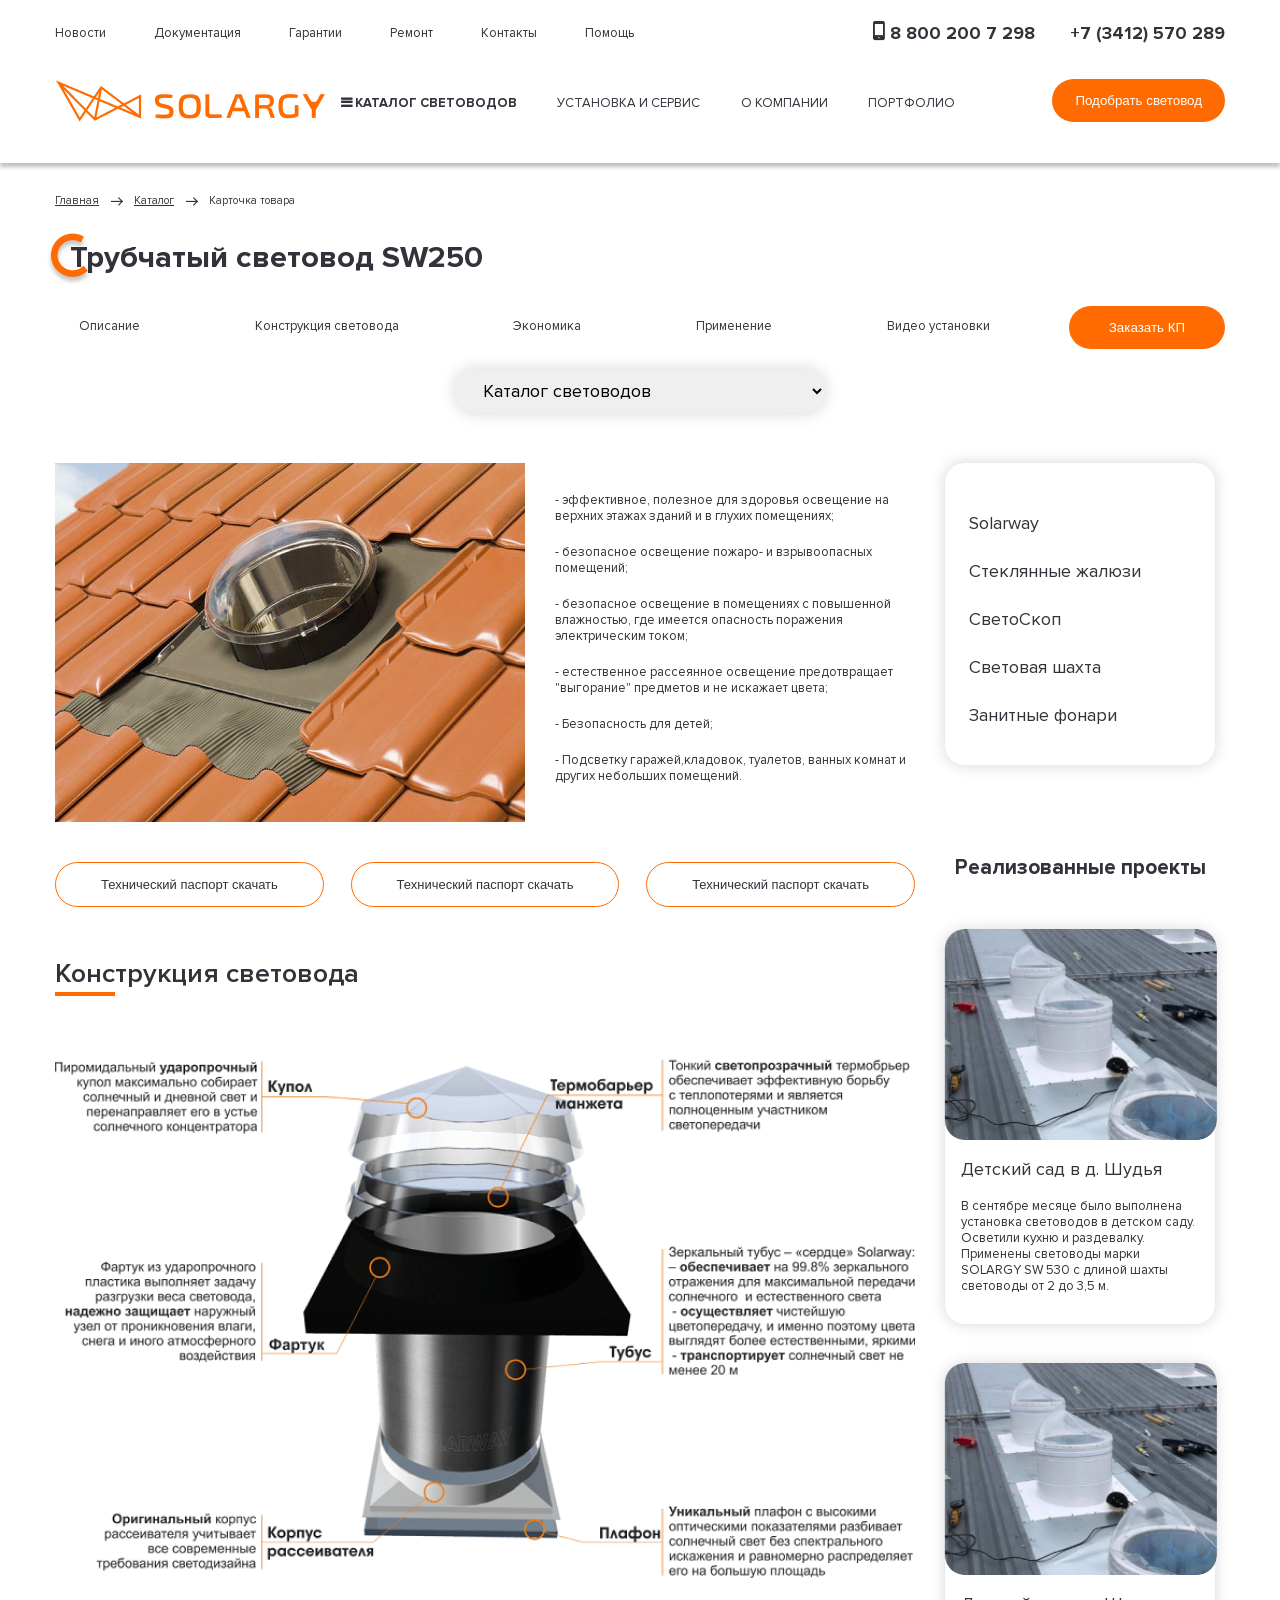
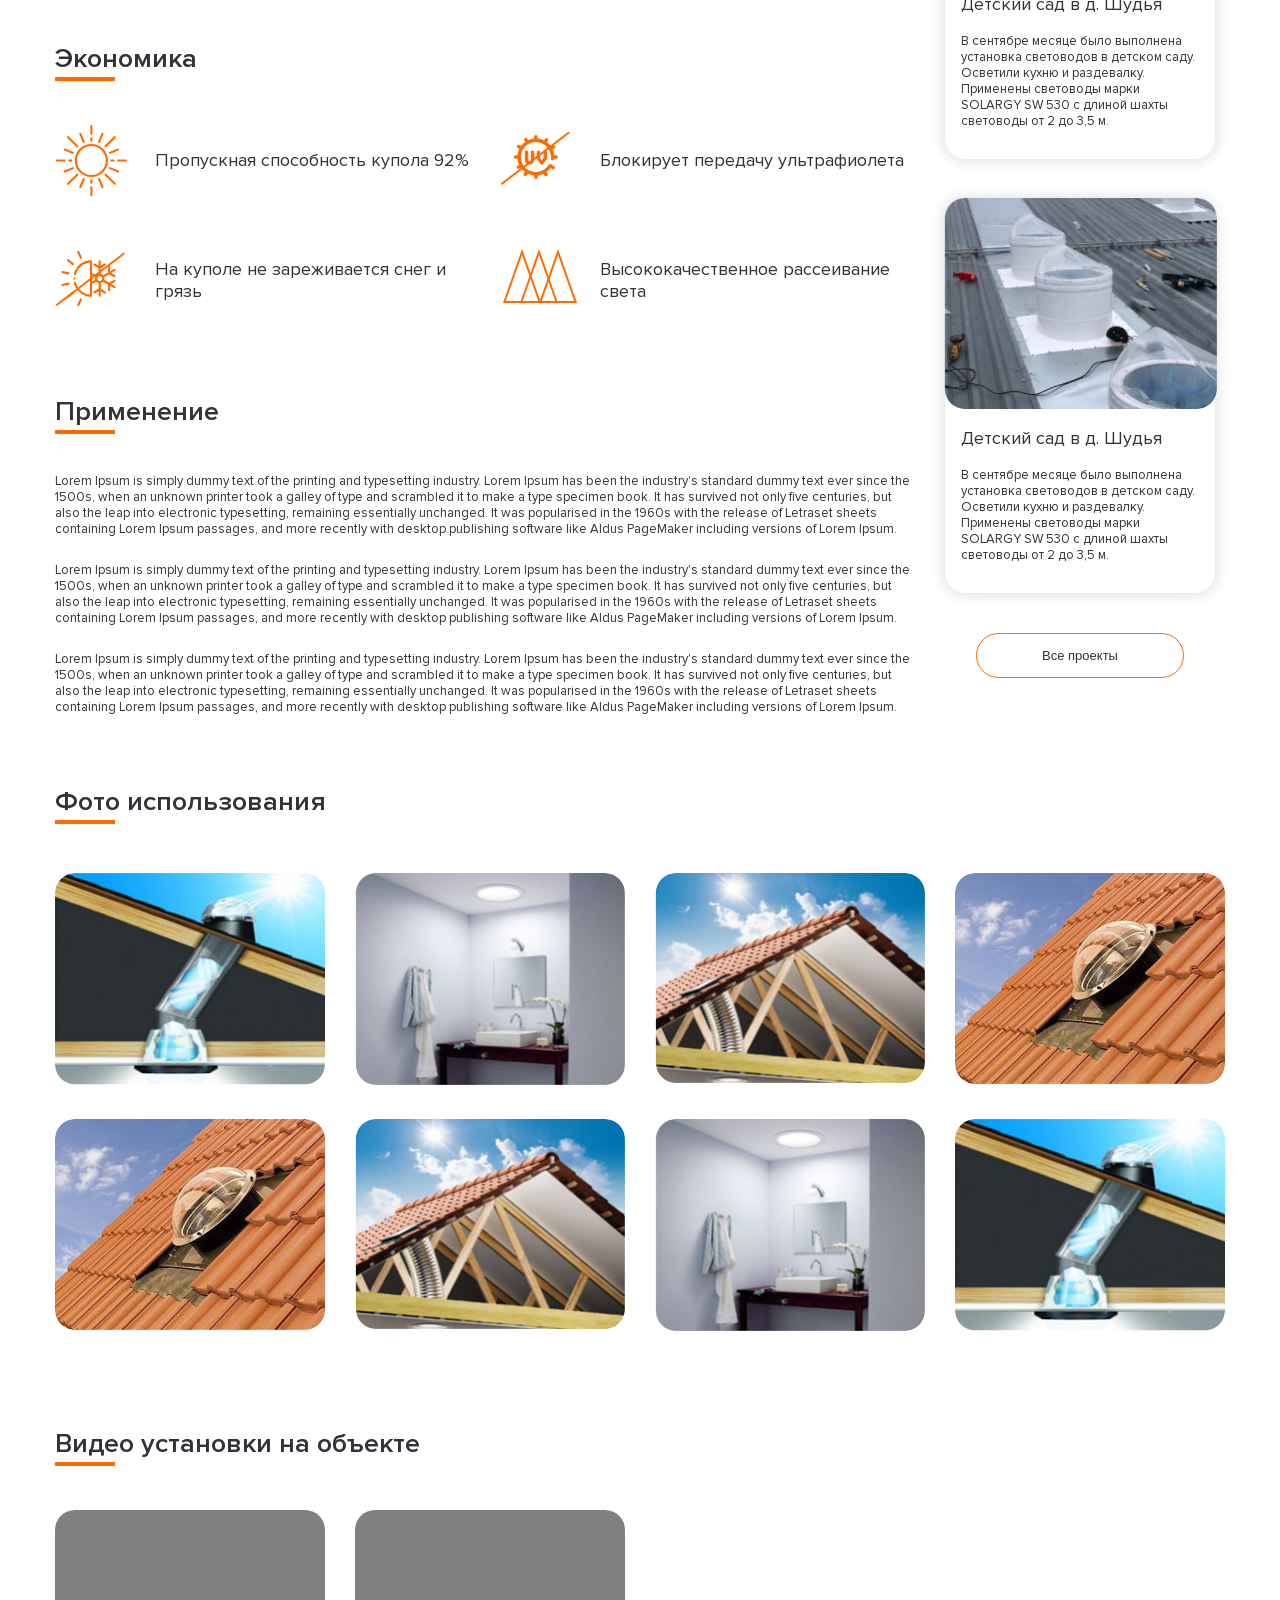
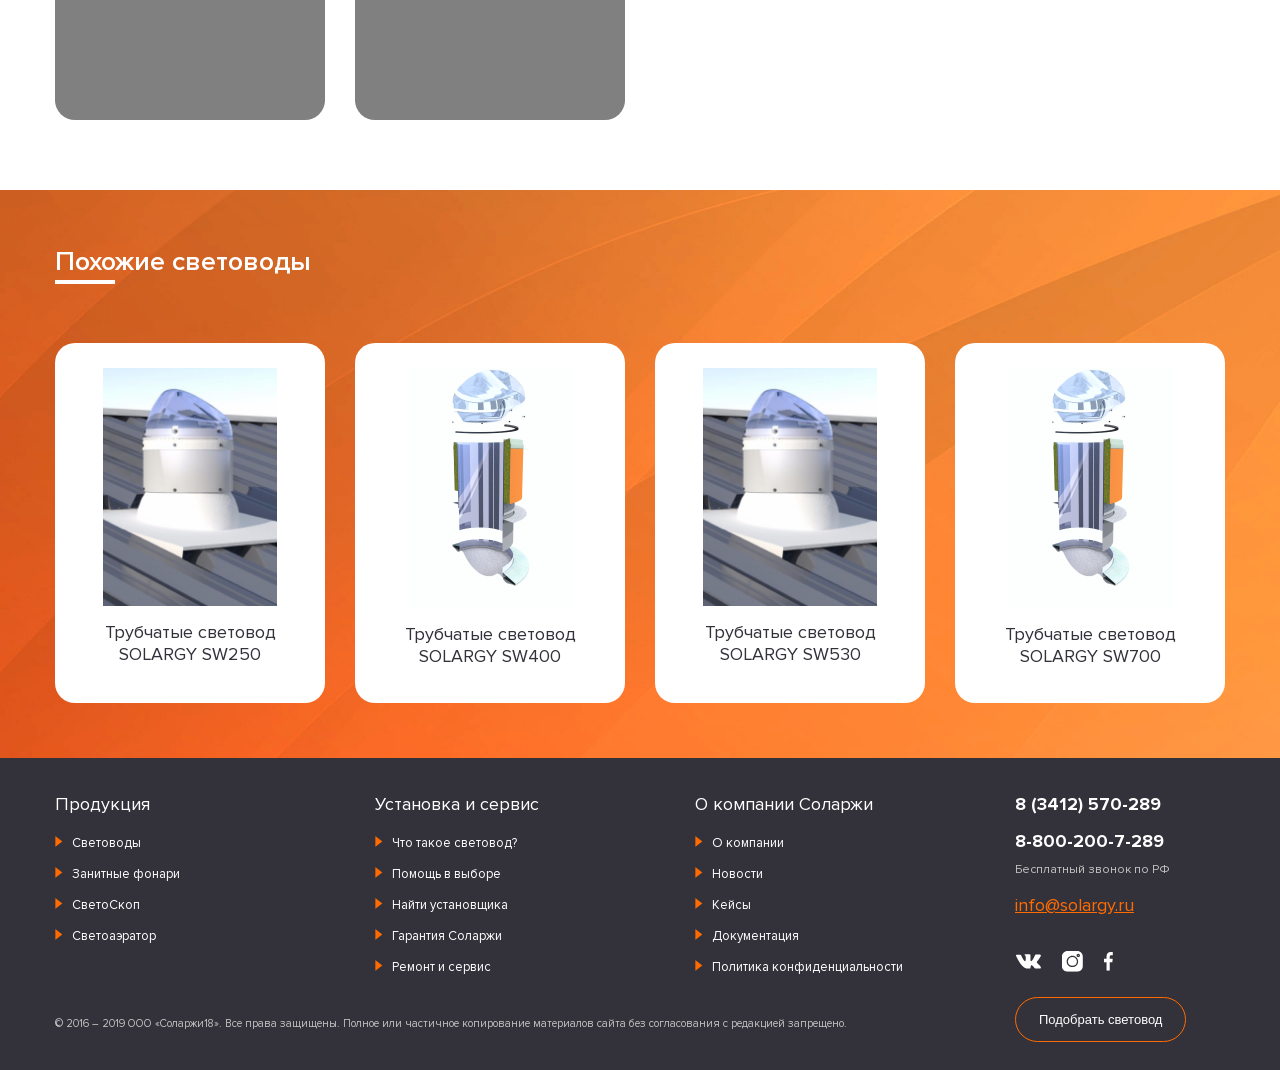
==== commit ad5b4a35: "Доработал cartcatalog, футер, моб меню" ====
--- a/app/cartcatalog.html
+++ b/app/cartcatalog.html
@@ -118,7 +118,7 @@
           <li><a href="#">Главная</a></li>
           <li><a href="#">Каталог</a></li>
           <li><a href="#">Карточка товара</a></li>
-        </ul>
+				</ul>
       </div>
     </div>
   </div>
@@ -137,6 +137,16 @@
 					</ul>
 					<button>Заказать КП</button>
 				</div>
+				<div class="lighter__select">
+					<select name="catalog" id="1">
+						<option value="">Каталог световодов</option>
+						<option value=""></option>
+						<option value=""></option>
+						<option value=""></option>
+						<option value=""></option>
+						<option value=""></option>
+					</select>
+				</div>
       </div>
     </div>
 	</section>
@@ -160,12 +170,211 @@
 							</div>
 						</div>
 					</div>
+					<div class="button-line">
+						<button>Технический паспорт скачать</button>
+						<button>Технический паспорт скачать</button>
+						<button>Технический паспорт скачать</button>
+					</div>
+
+					<!------ Construction ------->
+
+					<section class="construction">
+						<h2>Конструкция световода</h2>
+						<div class="construction__inner">
+							<img src="img/construction.png" alt="img">
+						</div>
+					</section>
+
+					<!------ Economy ------->
+
+					<section class="economy">
+						<h2>Экономика</h2>
+						<div class="pluses-inner__items">
+							<div class="pluses-inner__item">
+								<div class="pluses-inner-item__icon">
+									<object data="img/pluses/sun.svg" type="image/svg+xml"></object>
+								</div>
+								<h4>Пропускная способность купола 92%</h4>
+							</div>
+							<div class="pluses-inner__item">
+								<div class="pluses-inner-item__icon">
+									<object data="img/pluses/block.svg" type="image/svg+xml"></object>
+								</div>	
+								<h4>Блокирует передачу ультрафиолета</h4>
+							</div>
+							<div class="pluses-inner__item">
+								<div class="pluses-inner-item__icon">
+									<object data="img/pluses/snow.svg" type="image/svg+xml"></object>
+								</div>	
+								<h4>На куполе не зареживается снег и грязь</h4>
+							</div>
+							<div class="pluses-inner__item">
+								<div class="pluses-inner-item__icon">
+									<object data="img/pluses/value.svg" type="image/svg+xml"></object>
+								</div>	
+								<h4>Высококачественное рассеивание света</h4>
+							</div>
+						</div>
+					</section>
+
+					<!------ Use ------->
+					<section class="use">
+						<h2>Применение</h2>
+						<p>Lorem Ipsum is simply dummy text of the printing and typesetting industry. Lorem Ipsum has been the industry's standard dummy text ever since the 1500s, when an unknown printer took a galley of type and scrambled it to make a type specimen book. It has survived not only five centuries, but also the leap into electronic typesetting, remaining essentially unchanged. It was popularised in the 1960s with the release of Letraset sheets containing Lorem Ipsum passages, and more recently with desktop publishing software like Aldus PageMaker including versions of Lorem Ipsum.</p>
+						<p>Lorem Ipsum is simply dummy text of the printing and typesetting industry. Lorem Ipsum has been the industry's standard dummy text ever since the 1500s, when an unknown printer took a galley of type and scrambled it to make a type specimen book. It has survived not only five centuries, but also the leap into electronic typesetting, remaining essentially unchanged. It was popularised in the 1960s with the release of Letraset sheets containing Lorem Ipsum passages, and more recently with desktop publishing software like Aldus PageMaker including versions of Lorem Ipsum.</p>
+						<p>Lorem Ipsum is simply dummy text of the printing and typesetting industry. Lorem Ipsum has been the industry's standard dummy text ever since the 1500s, when an unknown printer took a galley of type and scrambled it to make a type specimen book. It has survived not only five centuries, but also the leap into electronic typesetting, remaining essentially unchanged. It was popularised in the 1960s with the release of Letraset sheets containing Lorem Ipsum passages, and more recently with desktop publishing software like Aldus PageMaker including versions of Lorem Ipsum.</p>
+					</section>
 				</div>
 				<div class="main__right">
+					<div class="main__menu">
+						<ul>
+							<li>Solarway</li>
+							<li>Стеклянные жалюзи</li>
+							<li>СветоСкоп</li>
+							<li>Световая шахта</li>
+							<li>Занитные фонари</li>
+						</ul>
+					</div>
+					<h3>Реализованные проекты</h3>
+					<div class="project-inner__items">
+						<div class="project-inner__item">
+							<img src="img/realised-projects/work.png" alt="img">
+							<h4>Детский сад в д. Шудья </h4>
+							<p>В сентябре месяце было выполнена установка световодов в детском саду. Осветили кухню и раздевалку. Применены световоды марки SOLARGY SW 530 с длиной шахты световоды от 2 до 3,5 м.</p>
+						</div>
+						<div class="project-inner__item">
+							<img src="img/realised-projects/work.png" alt="img">
+							<h4>Детский сад в д. Шудья </h4>
+							<p>В сентябре месяце было выполнена установка световодов в детском саду. Осветили кухню и раздевалку. Применены световоды марки SOLARGY SW 530 с длиной шахты световоды от 2 до 3,5 м.</p>
+						</div>
+						<div class="project-inner__item">
+							<img src="img/realised-projects/work.png" alt="img">
+							<h4>Детский сад в д. Шудья </h4>
+							<p>В сентябре месяце было выполнена установка световодов в детском саду. Осветили кухню и раздевалку. Применены световоды марки SOLARGY SW 530 с длиной шахты световоды от 2 до 3,5 м.</p>
+						</div>
+					</div>
+					<button>Все проекты</button>
 				</div>
 			</div>
 		</div>
 	</main>
+
+	<!--------- Photo --------->
+
+	<section class="photo">
+		<div class="container">
+			<div class="photo__inner">
+				<h2>Фото использования</h2>
+				<div class="photo__items">
+					<div class="photo__item">
+						<img src="img/photo/1.png" alt="img">
+					</div>
+					<div class="photo__item">
+						<img src="img/photo/2.png" alt="img">
+					</div>
+					<div class="photo__item">
+						<img src="img/photo/3.png" alt="img">
+					</div>
+					<div class="photo__item">
+						<img src="img/photo/4.png" alt="img">
+					</div>
+					<div class="photo__item">
+						<img src="img/photo/4.png" alt="img">
+					</div>
+					<div class="photo__item">
+						<img src="img/photo/3.png" alt="img">
+					</div>
+					<div class="photo__item">
+						<img src="img/photo/2.png" alt="img">
+					</div>
+					<div class="photo__item">
+						<img src="img/photo/1.png" alt="img">
+					</div>
+				</div>
+			</div>
+		</div>
+	</section>
+
+	<!--------- Video --------->
+
+	<section class="video">
+		<div class="container">
+			<div class="video__inner">
+				<h2>Видео установки на объекте</h2>
+				<div class="video__items">
+					<div class="video__item"></div>
+					<div class="video__item"></div>
+				</div>
+			</div>
+		</div>
+	</section>
+
+	<!--------- Instruments --------->
+
+  <section class="instuments cart">
+		<div class="container">
+			<div class="instruments__inner">
+				<h2>Похожие световоды</h2>
+				<div class="instuments__items">
+					<div class="instuments__item">
+						<img src="img/instruments/pipe.png" alt="img">
+						<h4>Трубчатые световод SOLARGY SW250</h4>
+					</div>
+					<div class="instuments__item">
+						<img src="img/instruments/pipe2.png" alt="img">
+						<h4>Трубчатые световод SOLARGY SW400</h4>
+					</div>
+					<div class="instuments__item">
+						<img src="img/instruments/pipe.png" alt="img">
+						<h4>Трубчатые световод SOLARGY SW530</h4>
+					</div>
+					<div class="instuments__item">
+						<img src="img/instruments/pipe2.png" alt="img">
+						<h4>Трубчатые световод SOLARGY SW700</h4>       
+					</div>
+				</div>
+			</div>
+		</div>
+	</section>
+
+	<!------- Projects ------->
+
+	<section class="projects cart">
+		<div class="container">
+			<div class="projects__inner">
+				<div class="projects-inner__header">
+					<article>
+						<h2>Реализованные проекты</h2>
+					</article>
+					<div class="projects-inner-header circle">
+					</div>
+				</div>
+
+				<div class="project-inner__items">
+					<div class="project-inner__item">
+						<img src="img/realised-projects/work.png" alt="img">
+						<h4>Детский сад в д. Шудья </h4>
+						<p>В сентябре месяце было выполнена установка световодов в детском саду. Осветили кухню и раздевалку. Применены световоды марки SOLARGY SW 530 с длиной шахты световоды от 2 до 3,5 м.</p>
+					</div>
+					<div class="project-inner__item">
+						<img src="img/realised-projects/work.png" alt="img">
+						<h4>Детский сад в д. Шудья </h4>
+						<p>В сентябре месяце было выполнена установка световодов в детском саду. Осветили кухню и раздевалку. Применены световоды марки SOLARGY SW 530 с длиной шахты световоды от 2 до 3,5 м.</p>
+					</div>
+					<div class="project-inner__item">
+						<img src="img/realised-projects/work.png" alt="img">
+						<h4>Детский сад в д. Шудья </h4>
+						<p>В сентябре месяце было выполнена установка световодов в детском саду. Осветили кухню и раздевалку. Применены световоды марки SOLARGY SW 530 с длиной шахты световоды от 2 до 3,5 м.</p>
+					</div>
+					<div class="project-inner__item">
+						<img src="img/realised-projects/work.png" alt="img">
+						<h4>Детский сад в д. Шудья </h4>
+						<p>В сентябре месяце было выполнена установка световодов в детском саду. Осветили кухню и раздевалку. Применены световоды марки SOLARGY SW 530 с длиной шахты световоды от 2 до 3,5 м.</p>
+					</div>
+				</div>
+			</div>
+		</div>
+	</section>
 
   <!------- Footer ------->
 
--- a/app/css/slyle.css
+++ b/app/css/slyle.css
@@ -85,7 +85,6 @@
   font-size: 12px;
   font-weight: 300;
   margin: 0;
-  -webkit-backface-visibility: hidden;
   -webkit-tap-highlight-color: rgba(0, 0, 0, 0);
   -webkit-tap-highlight-color: transparent;
 }
@@ -351,6 +350,7 @@
   display: flex;
   flex-direction: column;
   justify-content: space-between;
+  overflow: auto;
 }
 
 .header-wrapper__items {
@@ -590,6 +590,10 @@
   background-position: top;
 }
 
+.projects.cart {
+  display: none;
+}
+
 .projects__inner {
   padding-top: 50px;
   padding-bottom: 100px;
@@ -645,6 +649,9 @@
 }
 
 @media (max-width: 1020px) {
+  .projects.cart {
+    display: flex;
+  }
   .project-inner__items {
     display: flex;
     height: 312px;
@@ -668,6 +675,16 @@
   .project-inner__item p {
     font-size: 11px;
     margin: 7px 8px 0 8px;
+  }
+}
+
+@media (max-width: 590px) {
+  .projects-inner-header.circle {
+    display: none;
+  }
+  .projects__inner {
+    padding-top: 20px;
+    padding-bottom: 50px;
   }
 }
 
@@ -1155,14 +1172,8 @@
     margin-bottom: 17px;
     margin-top: 10px;
   }
-  .footer__wrap.activefoot:after {
+  .footer__wrap.active:after {
     transform: rotate(180deg);
-  }
-  .footer__item.activefoot h4:after {
-    transform: rotate(180deg);
-  }
-  .footer__item.activefoot ul {
-    max-height: 140px;
   }
   .footer-item__social {
     margin-top: 25px;
@@ -1530,7 +1541,7 @@
   padding-top: 10px;
   padding-left: 30px;
   width: 100%;
-  min-width: 400px;
+  max-width: 400px;
 }
 
 .object-items__text p {
@@ -1544,7 +1555,6 @@
   }
   .object-items__text {
     margin-top: 10px;
-    padding-left: 0px;
     min-width: 200px;
   }
 }
@@ -1556,6 +1566,10 @@
   .object__inner h1 {
     margin-bottom: 20px;
     margin-top: 20px;
+  }
+  .object-items__text {
+    margin-top: 10px;
+    padding-left: 0px;
   }
   .object__items {
     margin-bottom: 10px;
@@ -1640,6 +1654,9 @@
   }
   .instuments__item h4 {
     font-size: 14px;
+  }
+  .instuments.cart {
+    display: none;
   }
 }
 
@@ -1682,6 +1699,16 @@
   .photo__items::-webkit-scrollbar {
     width: 0;
     height: 0;
+  }
+}
+
+@media (max-width: 590px) {
+  .photo__inner h2 {
+    margin-top: 20px;
+    margin-bottom: 20px;
+  }
+  .photo__items {
+    margin-bottom: 20px;
   }
 }
 
@@ -1863,6 +1890,19 @@
   margin-left: 15px;
 }
 
+.lighter__inner select {
+  box-shadow: 0px 0px 15px rgba(51, 50, 59, 0.2);
+  border-radius: 20px;
+  font-size: 18px;
+  font-family: "Proxima Nova";
+  font-weight: 300;
+  padding: 10px 24px;
+  border: none;
+  width: 100%;
+  max-width: 370px;
+  margin: 20px 0 10px 0;
+}
+
 .lighter__nav {
   display: flex;
   justify-content: space-between;
@@ -1879,9 +1919,10 @@
 
 .lighter__nav ul a {
   text-transform: none;
-  margin-right: 20px;
+  margin-right: 5px;
   padding: 10px 24px;
   border-radius: 50px;
+  white-space: nowrap;
 }
 
 .lighter__nav ul a:hover {
@@ -1893,19 +1934,29 @@
   padding: 14px 40px;
 }
 
+.lighter__select {
+  width: 100%;
+  display: flex;
+  justify-content: center;
+}
+
+@media (max-width: 1020px) {
+  .lighter__nav {
+    display: none;
+  }
+  .lighter__inner {
+    margin-bottom: 20px;
+  }
+  .lighter__inner h1 {
+    margin-top: 20px;
+  }
+}
+
 .main__inner {
-  display: flex;
-}
-
-.main__left {
-  width: 100%;
-  max-width: 860px;
-  margin-right: 30px;
-}
-
-.main__right {
-  width: 100%;
-  min-width: 270px;
+  display: grid;
+  grid-template-columns: minmax(300px, 860px) 270px;
+  grid-template-rows: auto;
+  grid-column-gap: 30px;
 }
 
 .info {
@@ -1913,11 +1964,186 @@
 }
 
 .info img {
-  width: 470px;
+  width: 100%;
+  max-width: 470px;
   border-radius: 0;
   max-height: 360px;
 }
 
+.info .object__img {
+  width: 100%;
+  max-width: 470px;
+}
+
 .info .object__items {
   align-items: center;
 }
+
+.button-line {
+  display: flex;
+  justify-content: space-between;
+  margin-bottom: 50px;
+}
+
+.button-line button {
+  background-color: transparent;
+  color: #33323B;
+  border: 1px solid #FF6B00;
+  padding: 14px 45px;
+  font-size: 13px;
+}
+
+.construction {
+  margin-bottom: 60px;
+}
+
+.construction h2 {
+  margin-bottom: 60px;
+}
+
+.construction__inner img {
+  max-width: 100%;
+}
+
+.economy {
+  margin-bottom: 80px;
+}
+
+.economy h2 {
+  margin-bottom: 50px;
+}
+
+.use h2 {
+  margin-bottom: 45px;
+}
+
+.use p {
+  margin-bottom: 25px;
+}
+
+.main__menu {
+  box-shadow: 0px 0px 15px rgba(51, 50, 59, 0.2);
+  border-radius: 20px;
+  padding: 24px 0 14px 0;
+  width: 100%;
+  margin-bottom: 90px;
+}
+
+.main__menu ul {
+  list-style-type: none;
+}
+
+.main__menu ul li {
+  padding: 13px 24px;
+  font-size: 18px;
+  cursor: pointer;
+}
+
+.main__menu ul li:hover {
+  background-color: #33323B;
+  color: #fff;
+}
+
+.main__right {
+  display: flex;
+  flex-direction: column;
+  align-items: center;
+  margin-bottom: 30px;
+}
+
+.main__right .project-inner__items {
+  flex-direction: column;
+  height: auto;
+}
+
+.main__right .project-inner__item {
+  margin-bottom: 40px;
+  padding-bottom: 30px;
+}
+
+.main__right button {
+  background-color: transparent;
+  color: #33323B;
+  border: 1px solid #FF6B00;
+  padding: 14px 65px;
+  font-size: 13px;
+}
+
+@media (max-width: 1020px) {
+  .button-line {
+    flex-wrap: wrap;
+    justify-content: space-around;
+    margin-bottom: 0px;
+  }
+  .button-line button {
+    margin-bottom: 30px;
+  }
+  .main__right {
+    display: none;
+  }
+  .main__inner {
+    display: grid;
+    grid-template-columns: 100%;
+    grid-template-rows: auto;
+    grid-column-gap: 30px;
+  }
+}
+
+@media (max-width: 590px) {
+  .info .object__items {
+    margin: 0 -20px;
+  }
+  .info .object-items__text {
+    padding: 0 20px;
+  }
+  .construction {
+    margin-bottom: 30px;
+  }
+  .construction h2 {
+    margin-bottom: 20px;
+  }
+  .economy {
+    margin-bottom: 30px;
+  }
+  .economy h2 {
+    margin-bottom: 20px;
+  }
+  .use h2 {
+    margin-bottom: 20px;
+  }
+  .use p {
+    margin-bottom: 20px;
+  }
+}
+
+.video h2 {
+  margin-bottom: 50px;
+}
+
+.video__items {
+  display: flex;
+  margin-bottom: 50px;
+  flex-wrap: wrap;
+}
+
+.video__item {
+  width: 270px;
+  height: 210px;
+  border-radius: 20px;
+  background-color: grey;
+  margin-right: 30px;
+  margin-bottom: 20px;
+}
+
+@media (max-width: 590px) {
+  .video__items {
+    justify-content: center;
+    margin-bottom: 20px;
+  }
+  .video__item {
+    margin-right: 0;
+  }
+  .video h2 {
+    margin-bottom: 20px;
+  }
+}
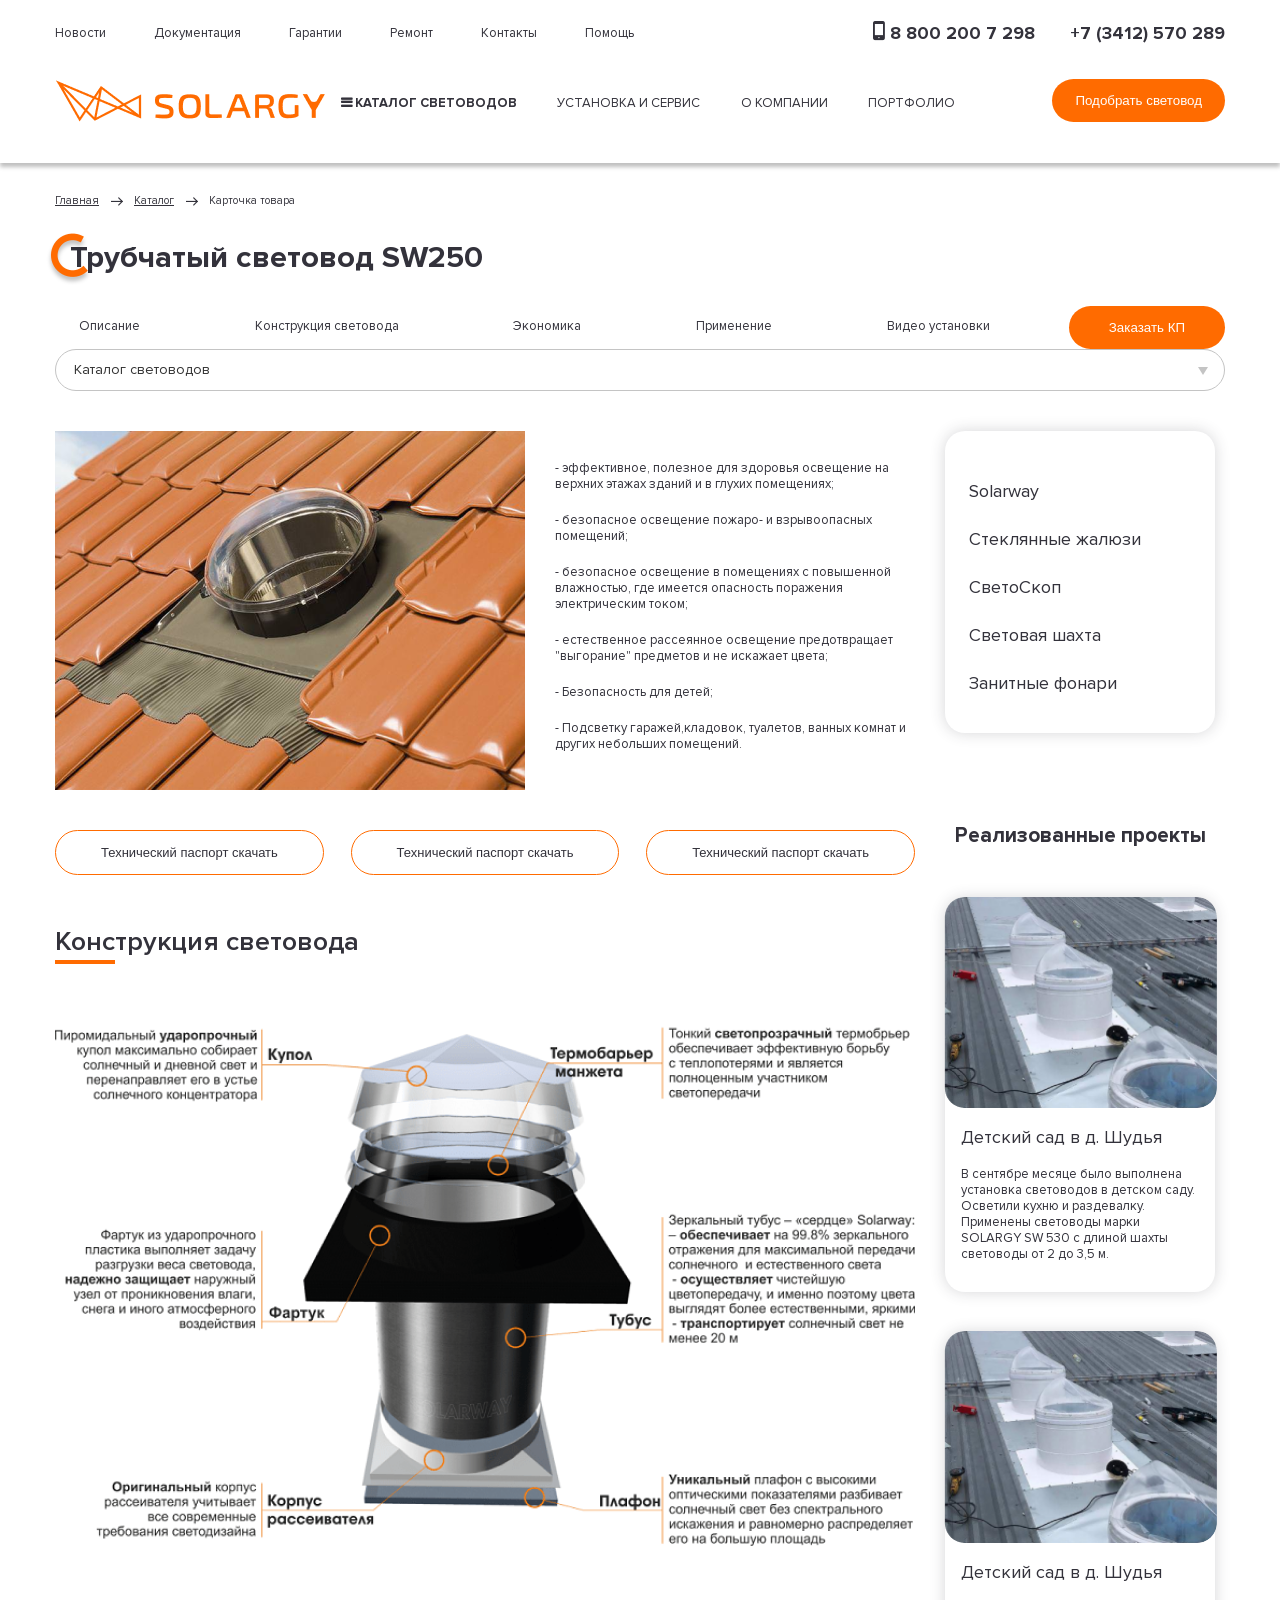
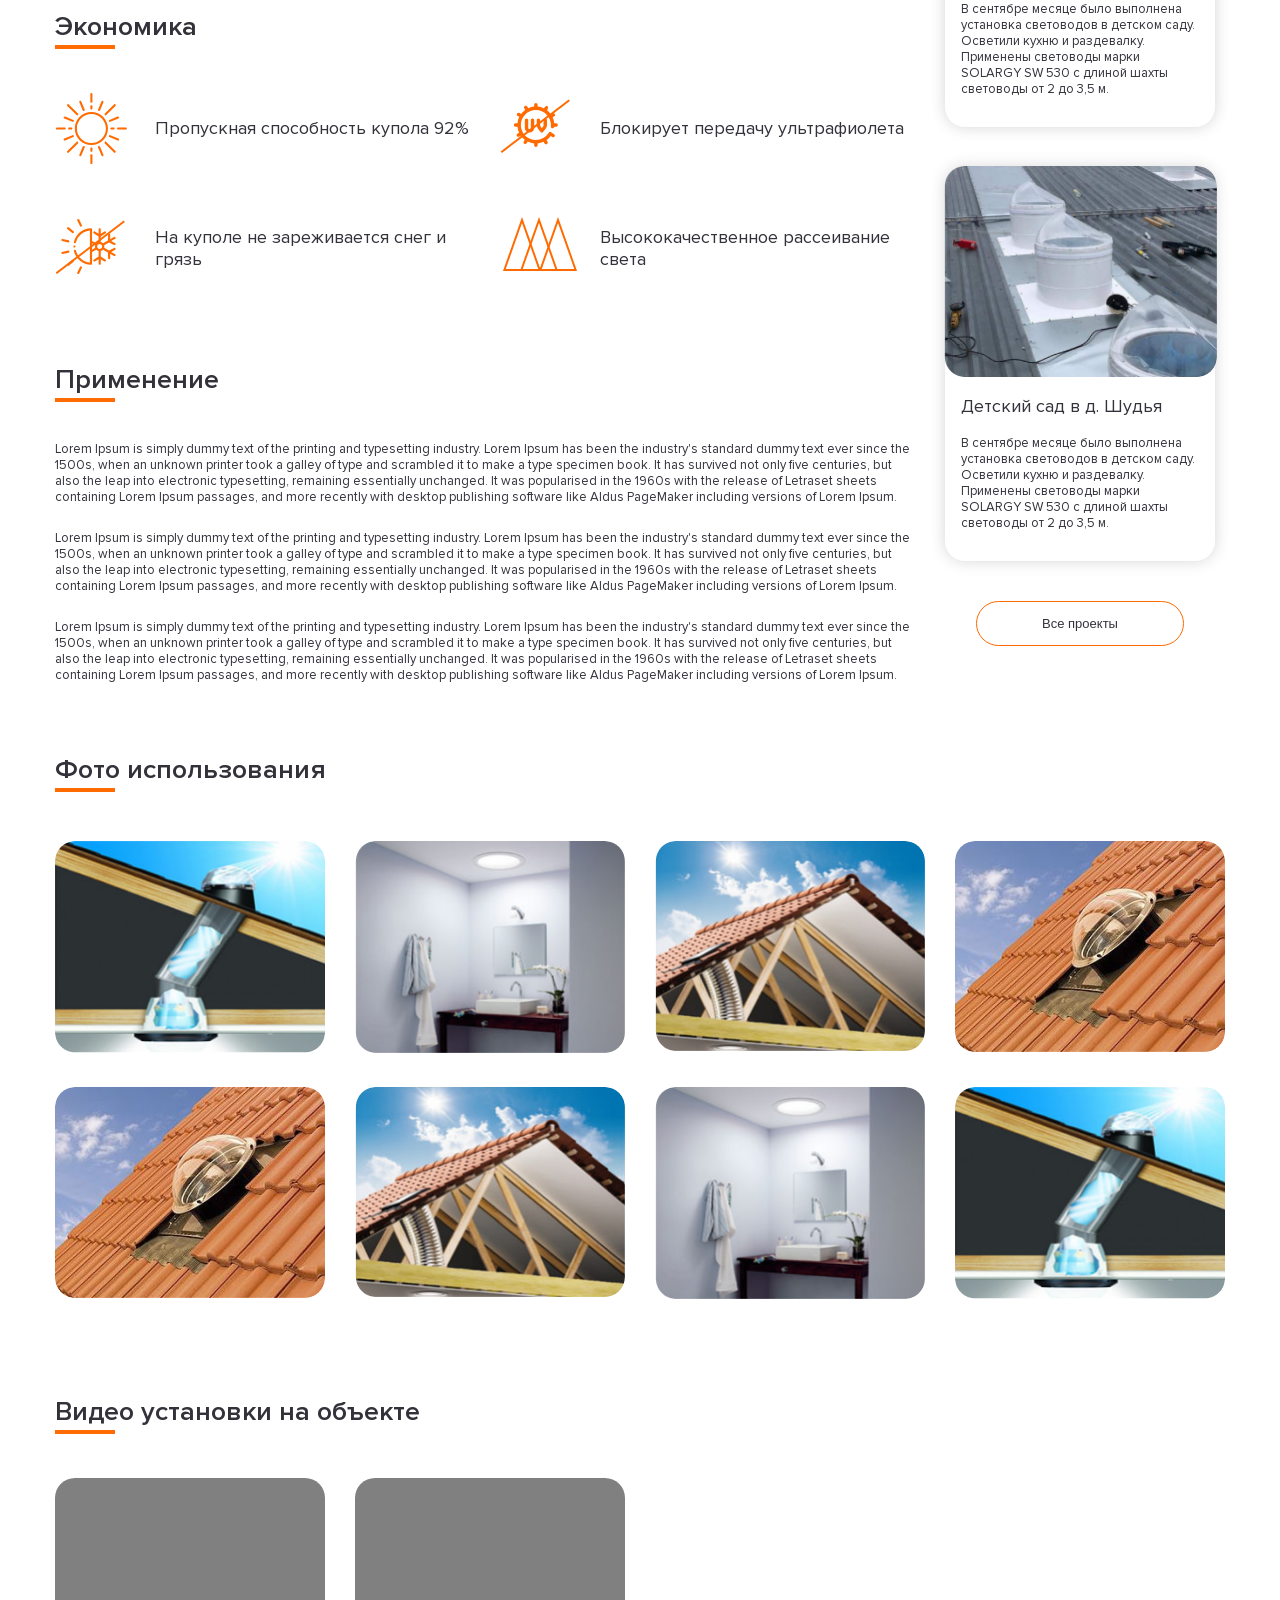
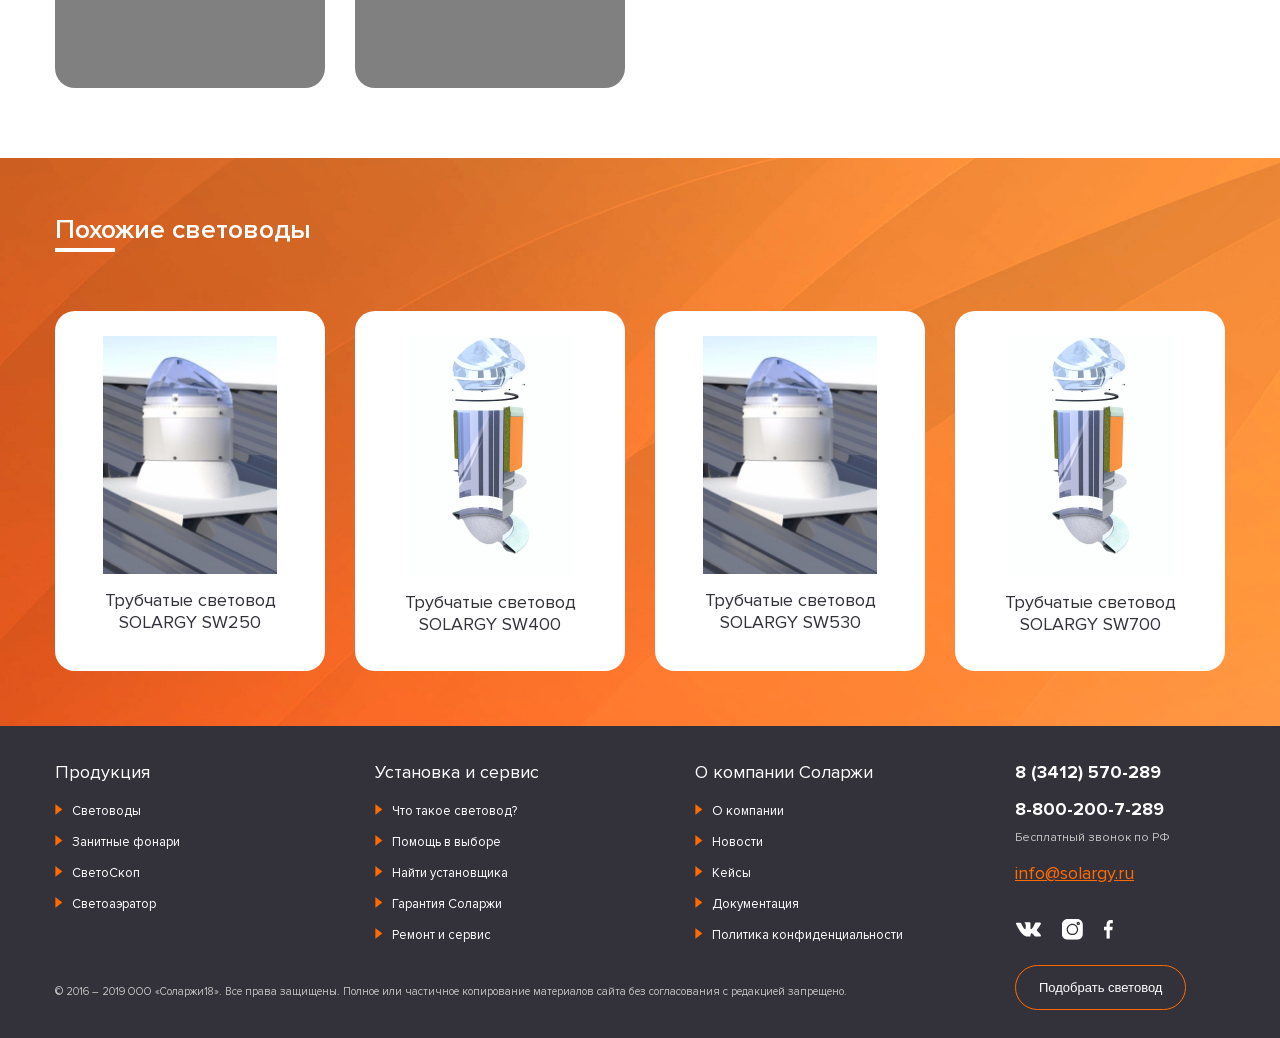
==== commit 1a3f6321: "стилизовал select" ====
--- a/app/cartcatalog.html
+++ b/app/cartcatalog.html
@@ -4,6 +4,8 @@
 	<meta charset="UTF-8">
 	<meta name="viewport" content="width=device-width, initial-scale=1.0">
 	<title>cartcatalog</title>
+	<link rel="stylesheet" href="css/jquery.formstyler.css">
+	<link rel="stylesheet" href="css/jquery.formstyler.theme.css">
 	<link rel="stylesheet" href="css/fonts.css">
 	<link rel="stylesheet" type="text/css" href="fonts/stylesheet.css">
 	<link rel="stylesheet" href="css/slyle.css">
@@ -139,12 +141,12 @@
 				</div>
 				<div class="lighter__select">
 					<select name="catalog" id="1">
-						<option value="">Каталог световодов</option>
-						<option value=""></option>
-						<option value=""></option>
-						<option value=""></option>
-						<option value=""></option>
-						<option value=""></option>
+						<option value="1">Каталог световодов</option>
+						<option value="1">Solarway</option>
+						<option value="1">Стеклянные жалюзи </option>
+						<option value="1">СветоСкоп</option>
+						<option value="1">Световая шахта</option>
+						<option value="1">Занитные фонари</option>
 					</select>
 				</div>
       </div>
@@ -431,6 +433,7 @@
   
 
   <script src="https://ajax.googleapis.com/ajax/libs/jquery/3.4.1/jquery.min.js"></script>		
+	<script src="js/jquery.formstyler.min.js"></script>
 	<script src="js/main.js"></script>
 </body>
 </html>
--- a/app/css/slyle.css
+++ b/app/css/slyle.css
@@ -331,7 +331,7 @@
   width: 100%;
   min-height: 750px;
   height: 100vh;
-  z-index: 2;
+  z-index: 12;
   transform: translateX(-100%);
   transition: 0.8s linear;
   transition-delay: 0.3s;
@@ -865,13 +865,6 @@
   font-size: 15px;
 }
 
-.selection-calc-form__item select {
-  padding: 10px 18px;
-  border-radius: 30px;
-  border: 1px solid #C4C4C4;
-  width: 100%;
-}
-
 .selection-calc-form__btn {
   display: flex;
   align-items: flex-end;
@@ -1030,6 +1023,151 @@
   right: 0;
   top: 0;
   padding: 14px 48px;
+}
+
+.jq-selectbox {
+  width: 100%;
+  height: auto;
+}
+
+.jq-selectbox.focused .jq-selectbox__select {
+  border: 1px solid #C4C4C4;
+}
+
+.jq-selectbox__select {
+  background: none;
+  border: 1px solid #C4C4C4;
+  box-shadow: none;
+  font-family: "Proxima Nova";
+  width: 100%;
+  height: auto;
+  border-radius: 30px;
+  padding: 4px 18px;
+  font-weight: 300;
+}
+
+.jq-selectbox__select:hover {
+  background: none;
+  box-shadow: none;
+  font-family: "Proxima Nova";
+}
+
+.jq-selectbox__trigger-arrow {
+  transition: 0.2s linear;
+}
+
+.jq-selectbox.dropdown.opened .jq-selectbox__trigger-arrow {
+  transform: rotate(90deg);
+  transition: 0.2s linear;
+}
+
+.jq-selectbox.dropup.opened .jq-selectbox__trigger-arrow {
+  transform: rotate(180deg);
+  transition: 0.2s linear;
+}
+
+.jq-selectbox.dropdown.opened .jq-selectbox__select {
+  border-bottom-right-radius: 0;
+  border-bottom-left-radius: 0;
+  border-top-right-radius: 20px;
+  border-top-left-radius: 20px;
+  border-bottom: none;
+}
+
+.jq-selectbox.dropup.opened .jq-selectbox__select {
+  border-bottom-right-radius: 20px;
+  border-bottom-left-radius: 20px;
+  border-top-right-radius: 0;
+  border-top-left-radius: 0;
+  border-top: none;
+}
+
+.jq-selectbox.dropdown.opened + .header-inner-search {
+  border-bottom-right-radius: 0;
+}
+
+.jq-selectbox__select-text {
+  width: 100% !important;
+}
+
+.jq-selectbox__trigger {
+  position: absolute;
+  top: 0;
+  right: 0;
+  width: 34px;
+  height: 100%;
+  border: none;
+}
+
+.jq-selectbox__trigger-arrow {
+  position: absolute;
+  top: 17px;
+  right: 16px;
+  width: 0;
+  height: 0;
+  border-top: 8px solid #C4C4C4;
+  border-right: 5px solid transparent;
+  border-left: 5px solid transparent;
+}
+
+.jq-selectbox:hover .jq-selectbox__trigger-arrow {
+  border-top: 8px solid #FF6B00;
+}
+
+.jq-selectbox__dropdown {
+  border-top-left-radius: 0;
+  border-top-right-radius: 0;
+  border: 1px solid #C4C4C4;
+  box-shadow: none;
+  width: 100% !important;
+  margin: 2px 0px 0;
+  margin-top: -1px;
+}
+
+.jq-selectbox.dropdown.opened .jq-selectbox__dropdown {
+  border-top: none;
+  border-bottom-left-radius: 20px;
+  border-bottom-right-radius: 20px;
+}
+
+.jq-selectbox.dropup.opened .jq-selectbox__dropdown {
+  border-bottom: none;
+  border-top-left-radius: 20px;
+  border-top-right-radius: 20px;
+  border-bottom-left-radius: 0;
+  border-bottom-right-radius: 0;
+}
+
+.jq-selectbox li {
+  padding: 10px 18px 14px;
+}
+
+.jq-selectbox li:hover {
+  background-color: #33323B;
+  color: #fff;
+}
+
+.jq-selectbox li:hover:last-child {
+  border-bottom-left-radius: 16px;
+  border-bottom-right-radius: 16px;
+}
+
+.jq-selectbox.jq-selectbox.dropdown.opened li.selected {
+  background-color: #FF6B00;
+}
+
+.jq-selectbox.jq-selectbox.dropdown.opened li.selected:last-child {
+  border-bottom-left-radius: 16px;
+  border-bottom-right-radius: 16px;
+}
+
+.jq-selectbox.jq-selectbox.dropup.opened li.selected {
+  background-color: #FF6B00;
+}
+
+.jq-selectbox.jq-selectbox.dropup.opened li.selected:first-child {
+  border-top-left-radius: 16px;
+  border-top-right-radius: 16px;
 }
 
 @media (max-width: 1020px) {
@@ -1722,12 +1860,8 @@
   margin-left: 15px;
 }
 
-.catalog__top-line select {
-  width: 270px;
-  height: 40px;
-  border-radius: 50px;
-  border: 1px solid #C4C4C4;
-  padding: 12px 19px;
+.catalog__top-line .jq-selectbox {
+  max-width: 270px;
   margin-left: 30px;
 }
 
@@ -1740,14 +1874,16 @@
     flex-wrap: wrap;
     margin: 35px 0px 30px 0;
   }
-  .catalog__top-line select {
+  .catalog__top-line .jq-selectbox {
     margin-top: 20px;
+    margin-left: 0;
   }
 }
 
 @media (max-width: 590px) {
-  .catalog__top-line select {
-    margin-left: 0;
+  .catalog__top-line .jq-selectbox {
+    margin-top: 20px;
+    max-width: 100%;
   }
 }
 
@@ -1949,6 +2085,7 @@
   }
   .lighter__inner h1 {
     margin-top: 20px;
+    margin-bottom: 15px;
   }
 }
 
